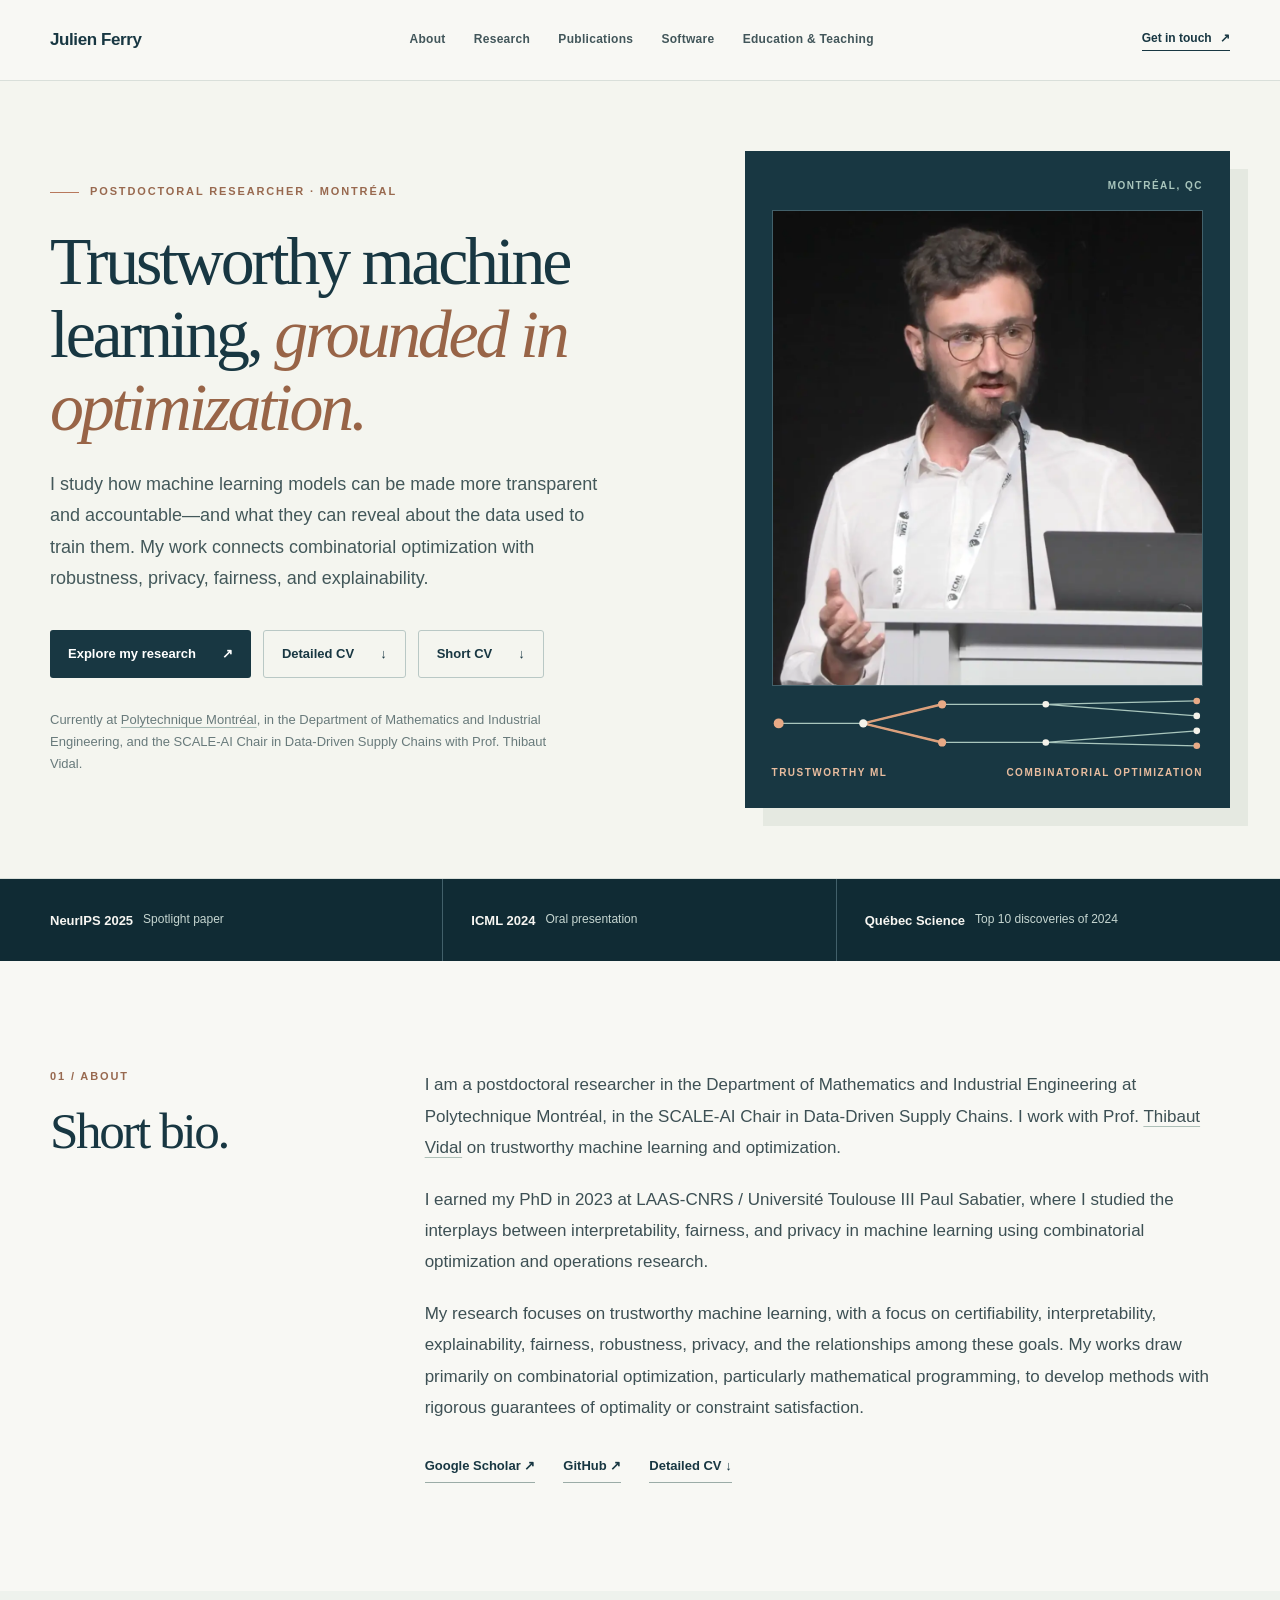
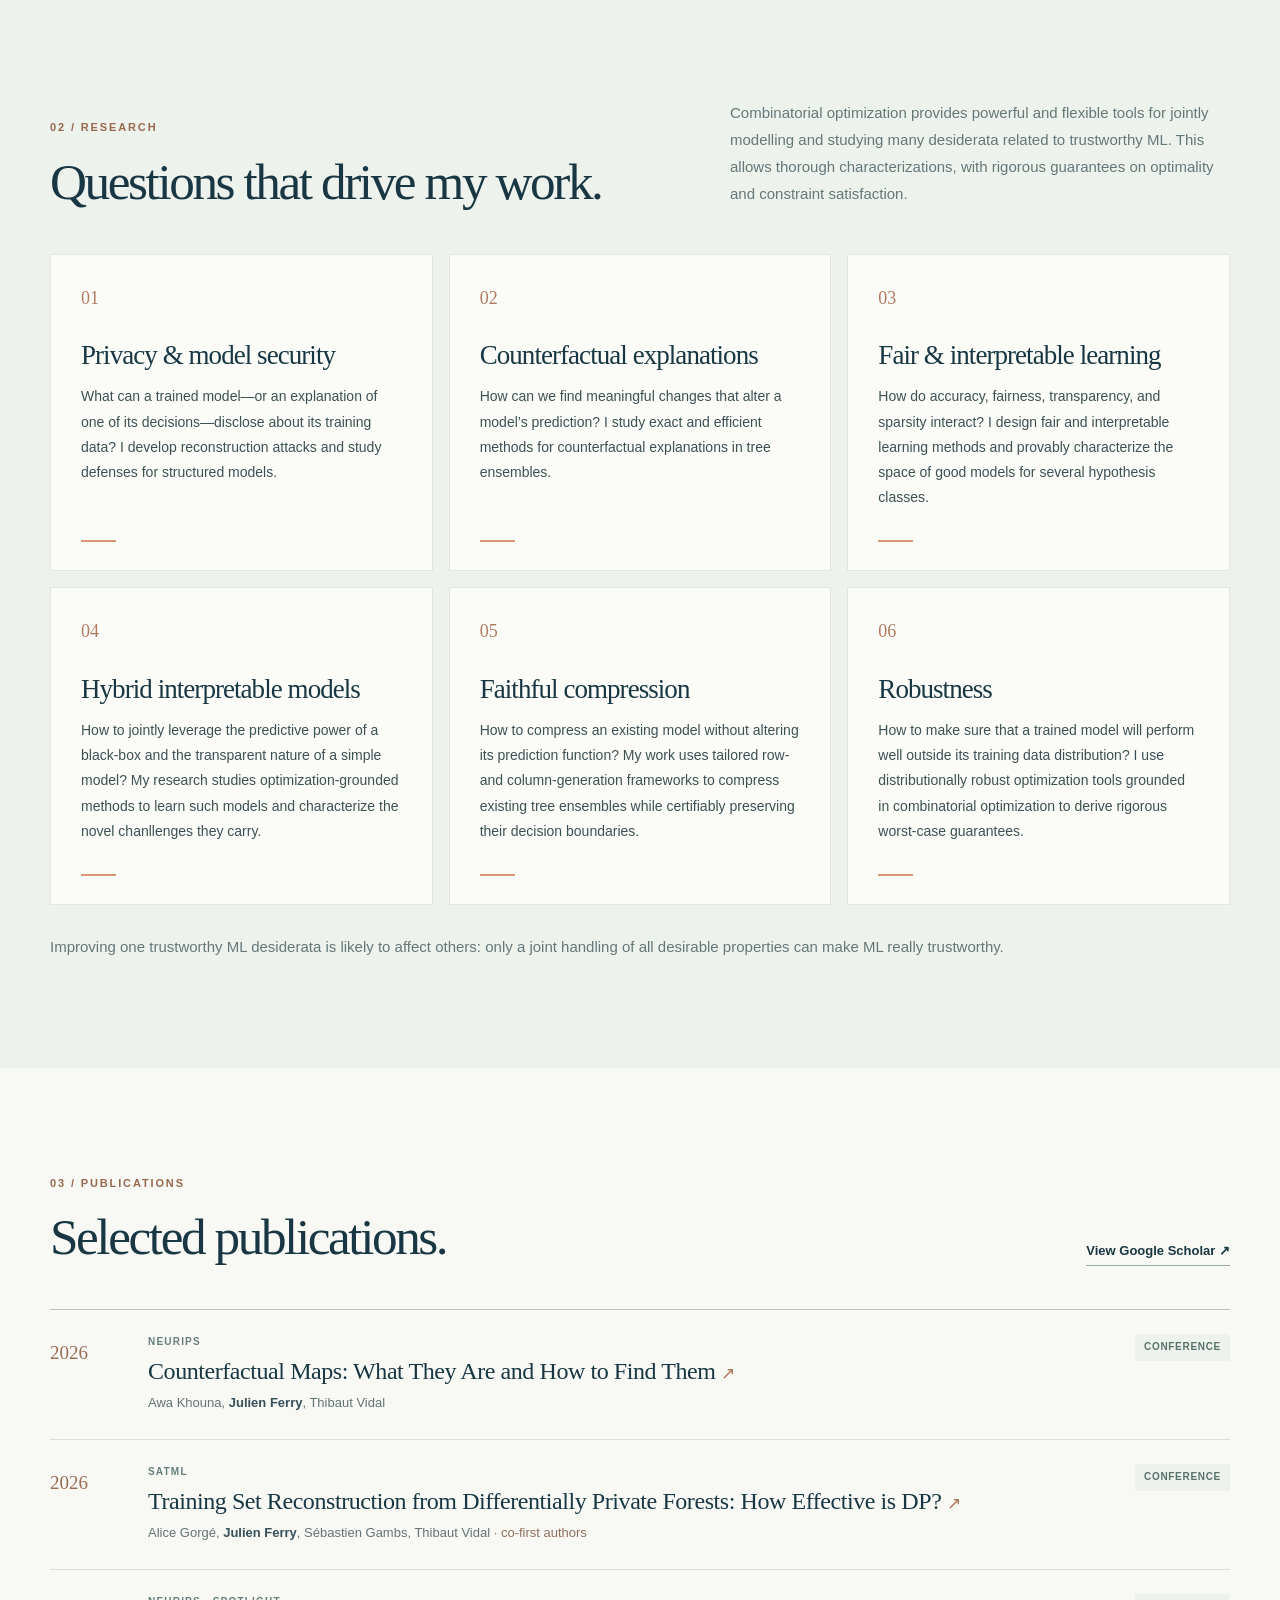
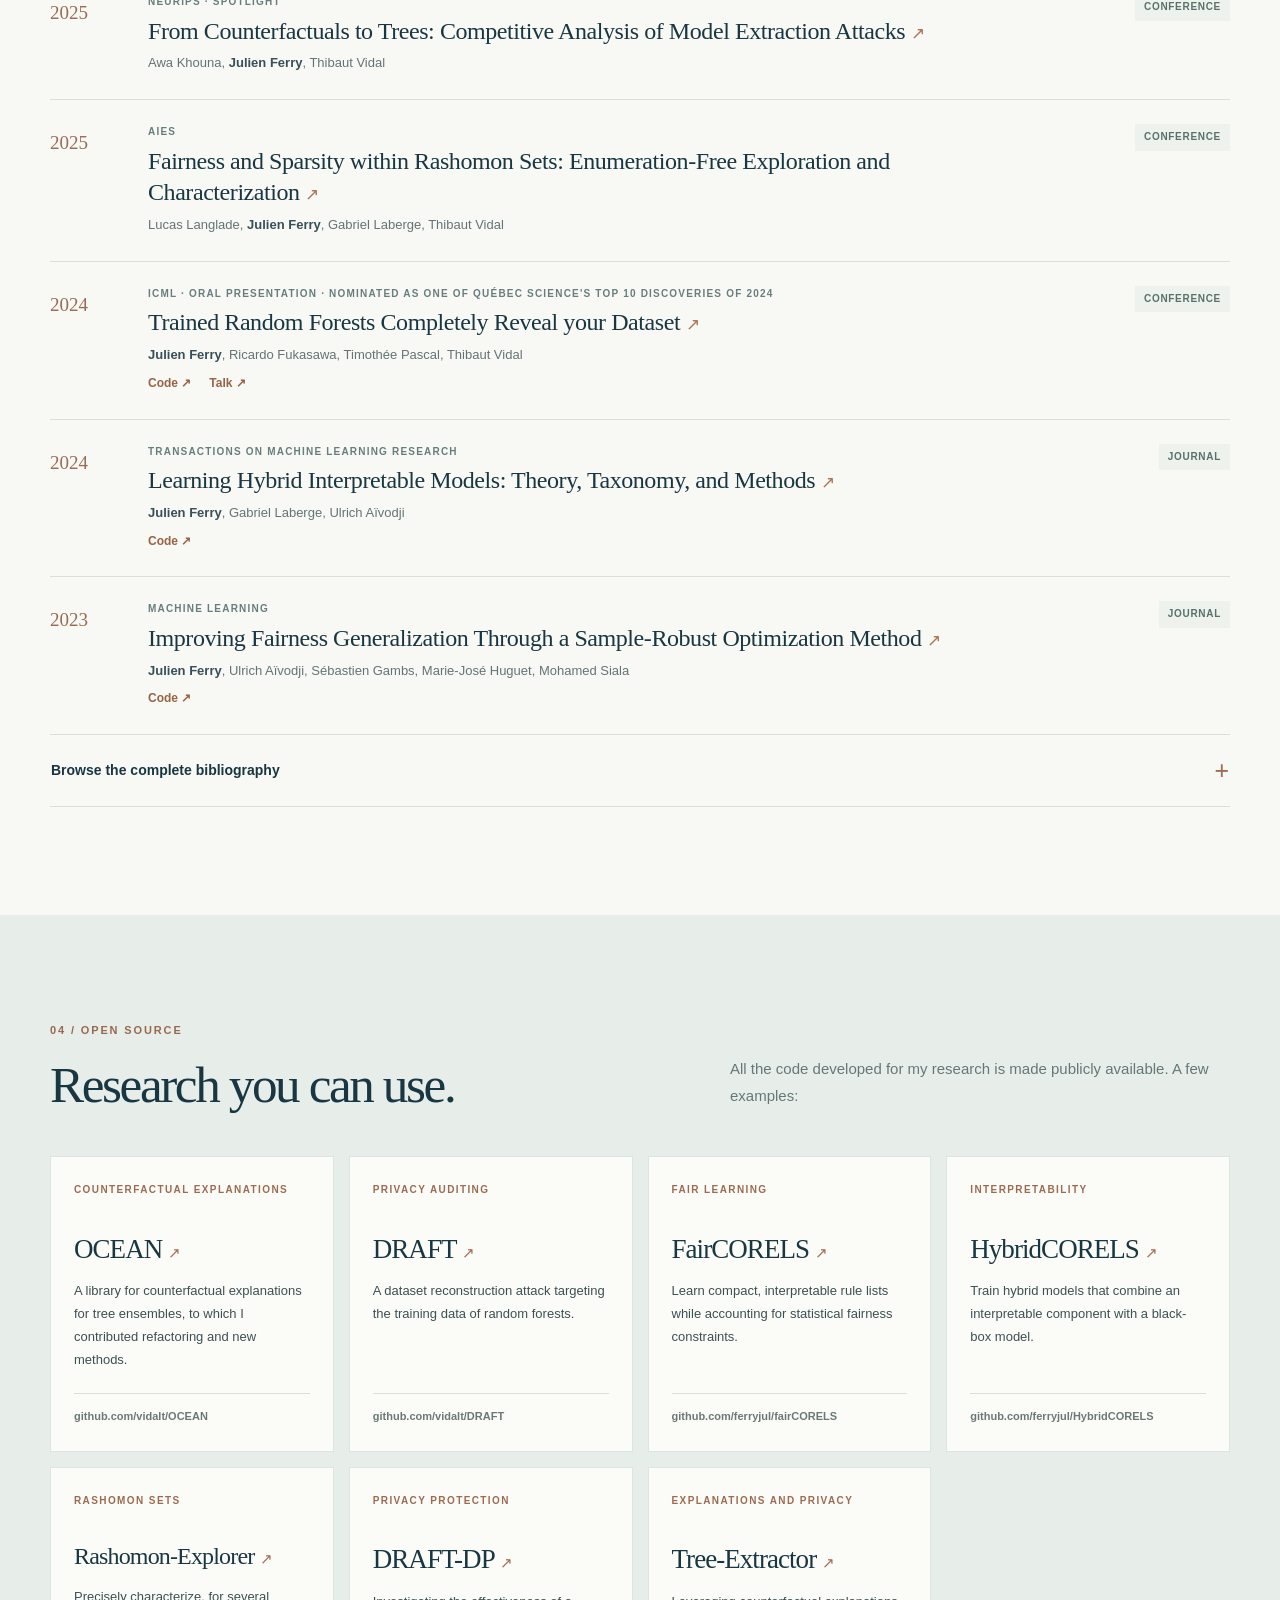
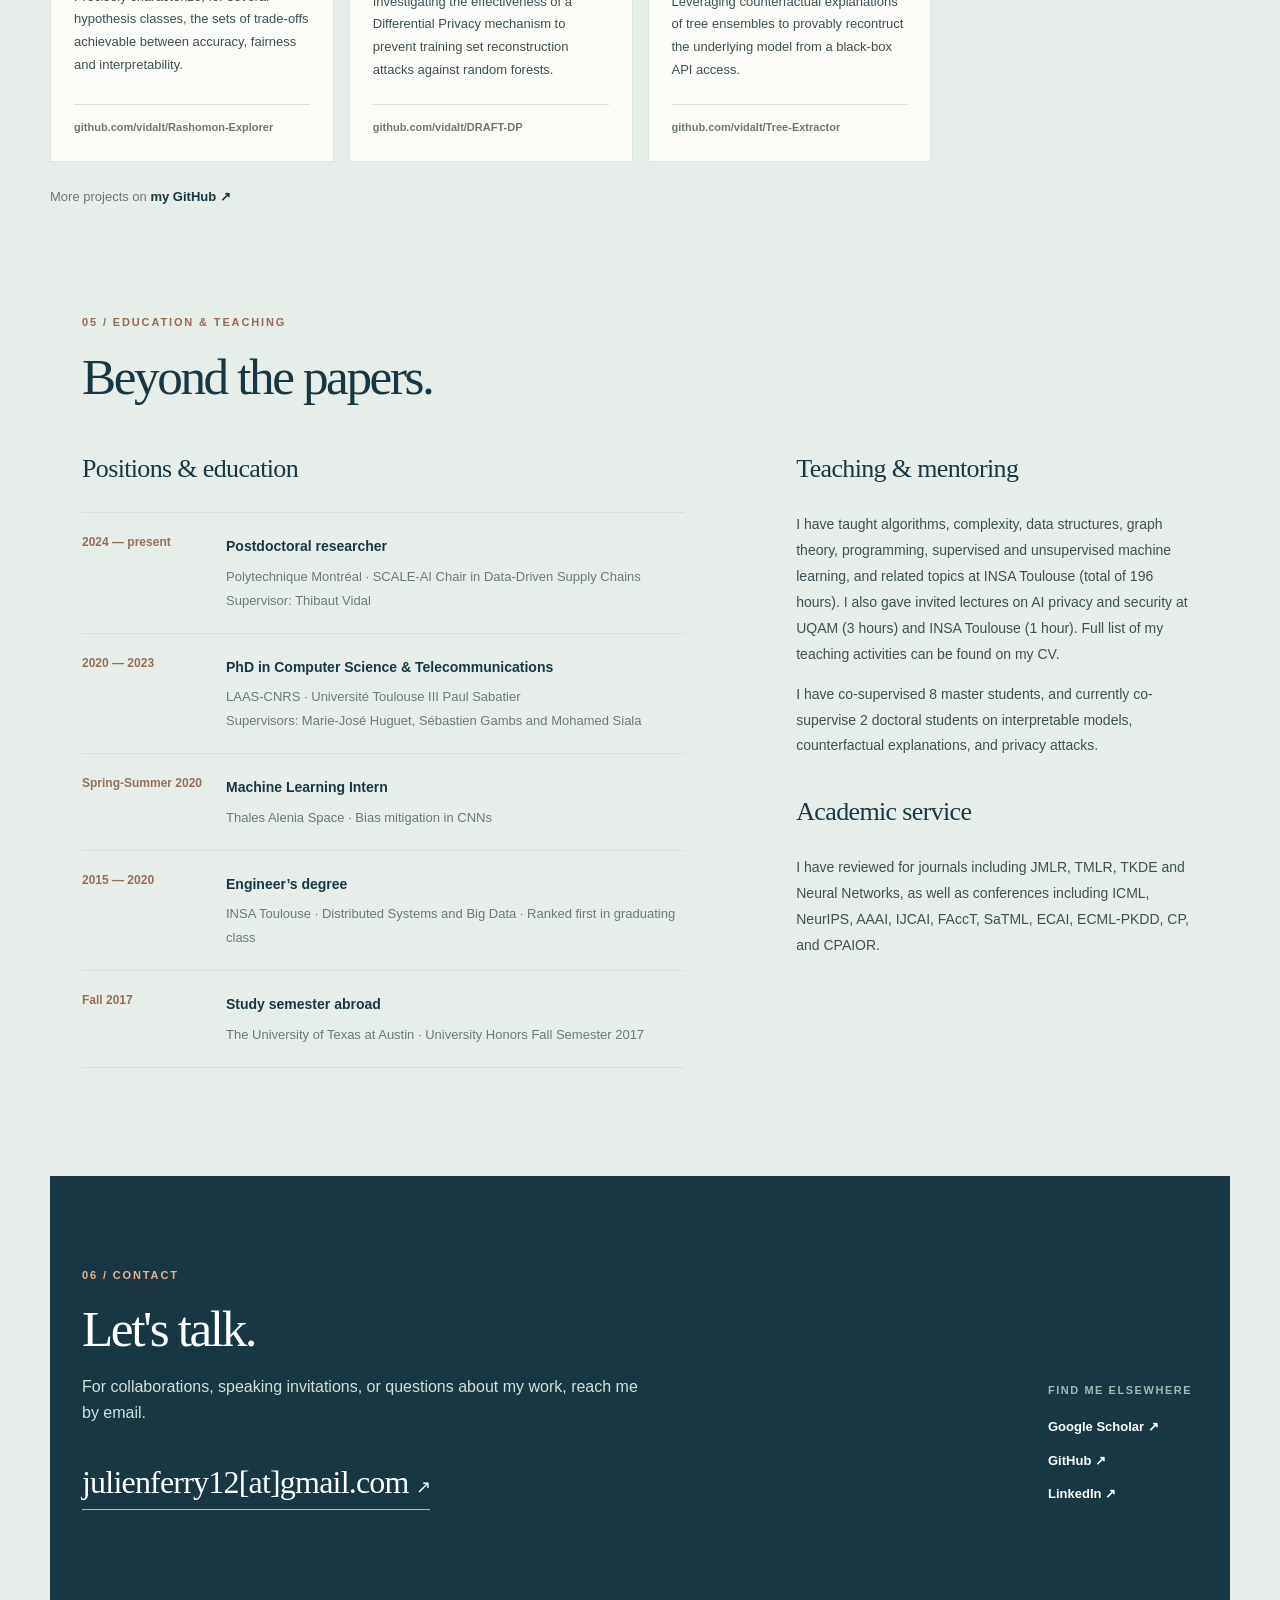
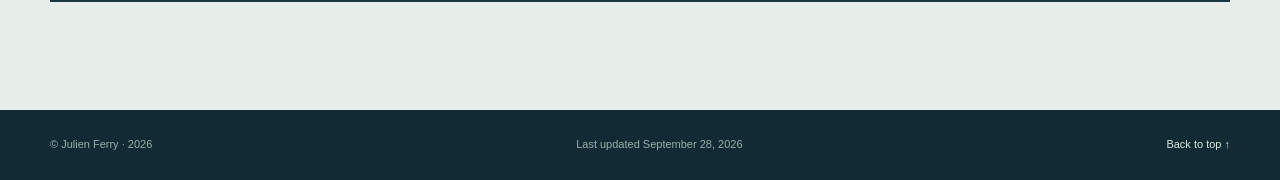
==== index.html @ 0190fb71 "Add files via upload" ====
<!doctype html>
<html lang="en">
<head>
  <meta charset="utf-8">
  <meta name="viewport" content="width=device-width, initial-scale=1">
  <meta name="theme-color" content="#183742">
  <meta name="description" content="Julien Ferry is a postdoctoral researcher at Polytechnique Montréal working on trustworthy machine learning, combinatorial optimization, privacy, fairness, and explainability.">
  <meta property="og:type" content="website">
  <meta property="og:title" content="Julien Ferry, PhD">
  <meta property="og:description" content="Research in trustworthy machine learning and combinatorial optimization at Polytechnique Montréal.">
  <title>Julien Ferry, PhD</title>
  <link rel="icon" type="image/svg+xml" href="data:image/svg+xml,%3Csvg xmlns='http://www.w3.org/2000/svg' viewBox='0 0 16 16'/%3E">
  <link rel="stylesheet" href="styles.css">
  <script type="application/ld+json">
  {"@context":"https://schema.org","@type":"Person","name":"Julien Ferry","jobTitle":"Postdoctoral Researcher","affiliation":{"@type":"Organization","name":"Polytechnique Montréal"},"url":"https://ferryjul.github.io/","sameAs":["https://github.com/ferryjul","https://scholar.google.fr/citations?user=WayZ18cAAAAJ&hl=en","https://www.linkedin.com/in/julien-ferry-9435341a7/"]}
  </script>
</head>
<body>
  <a class="skip-link" href="#main">Skip to content</a>
  <header class="site-header">
    <div class="container header-inner">
      <a class="brand" href="#top" aria-label="Julien Ferry, back to top"><span class="brand-name">Julien Ferry</span></a>
      <nav class="primary-nav" aria-label="Main navigation">
        <a href="#about">About</a>
        <a href="#research">Research</a>
        <a href="#publications">Publications</a>
        <a href="#software">Software</a>
        <a href="#academic">Education & Teaching</a>
      </nav>
      <a class="header-contact" href="mailto:julienferry12@gmail.com">Get in touch <span aria-hidden="true">↗</span></a>
    </div>
  </header>

  <main id="main">
    <section class="hero" id="top" aria-labelledby="hero-title">
      <div class="container hero-grid">
        <div class="hero-copy">
          <p class="eyebrow"><span class="eyebrow-line"></span> Postdoctoral researcher · Montréal</p>
          <h1 id="hero-title">Trustworthy machine learning, <em>grounded in optimization.</em></h1>
          <p class="hero-intro">I study how machine learning models can be made more transparent and accountable—and what they can reveal about the data used to train them. My work connects combinatorial optimization with robustness, privacy, fairness, and explainability.</p>
          <div class="hero-actions">
            <a class="button button-primary" href="#publications">Explore my research <span aria-hidden="true">↗</span></a>
            <a class="button button-secondary" href="CV_jferry_long.pdf" target="_blank" rel="noopener noreferrer">Detailed CV <span aria-hidden="true">↓</span></a>
            <a class="button button-secondary" href="CV_jferry_court.pdf" target="_blank" rel="noopener noreferrer">Short CV <span aria-hidden="true">↓</span></a>
          </div>
          <p class="hero-affiliation">Currently at <a href="https://www.polymtl.ca/en/" target="_blank" rel="noopener noreferrer">Polytechnique Montréal<span class="sr-only">(opens in a new tab)</span></a>, in the Department of Mathematics and Industrial Engineering, and the SCALE-AI Chair in Data-Driven Supply Chains with Prof. Thibaut Vidal.</p>
        </div>
        <div class="hero-visual" aria-hidden="true">
          <div class="visual-top"><span></span><span>MONTRÉAL, QC</span></div>
          <div class="hero-portrait-frame">
            <img class="hero-portrait-photo" src="julien-icml-portrait.webp" alt="" width="1000" height="1105" fetchpriority="high" decoding="async">
          </div>
          <svg class="mini-branch-art" viewBox="0 0 520 66" fill="none" xmlns="http://www.w3.org/2000/svg" role="presentation">
            <path d="M8 33H110M110 33L205 10M110 33L205 56M205 10H330M205 56H330M330 10L512 6M330 10L512 24M330 56L512 42M330 56L512 60" stroke="#a9c6bd" stroke-width="1.5"/>
            <path d="M110 33L205 10M110 33L205 56" stroke="#dca07c" stroke-width="3"/>
            <circle cx="8" cy="33" r="6" fill="#e8aa86"/><circle cx="110" cy="33" r="5" fill="#f4f2ea"/>
            <circle cx="205" cy="10" r="5" fill="#e8aa86"/><circle cx="205" cy="56" r="5" fill="#e8aa86"/>
            <circle cx="330" cy="10" r="4" fill="#f4f2ea"/><circle cx="330" cy="56" r="4" fill="#f4f2ea"/>
            <circle cx="512" cy="6" r="4" fill="#e8aa86"/><circle cx="512" cy="24" r="4" fill="#f4f2ea"/>
            <circle cx="512" cy="42" r="4" fill="#f4f2ea"/><circle cx="512" cy="60" r="4" fill="#e8aa86"/>
          </svg>
          <div class="visual-bottom"><span>TRUSTWORTHY ML</span><span>COMBINATORIAL OPTIMIZATION</span></div>
        </div>
      </div>
    </section>

    <div class="recognition" aria-label="Research highlights">
      <div class="container recognition-inner">
        <p><strong>NeurIPS 2025</strong><span>Spotlight paper</span></p>
        <p><strong>ICML 2024</strong><span>Oral presentation</span></p>
        <p><strong>Québec Science</strong><span>Top 10 discoveries of 2024</span></p>
      </div>
    </div>

    <section class="section about-section" id="about" aria-labelledby="about-title">
      <div class="container two-col-intro">
        <div><p class="section-index">01 / ABOUT</p><h2 id="about-title">Short bio.</h2></div>
        <div class="prose">
          <p>I am a postdoctoral researcher in the Department of Mathematics and Industrial Engineering at Polytechnique Montréal, in the SCALE-AI Chair in Data-Driven Supply Chains. I work with Prof. <a href="https://w1.cirrelt.ca/~vidalt/en/home-thibaut-vidal.html" target="_blank" rel="noopener noreferrer">Thibaut Vidal</a> on trustworthy machine learning and optimization.</p>
          <p>I earned my PhD in 2023 at LAAS-CNRS / Université Toulouse III Paul Sabatier, where I studied the interplays between interpretability, fairness, and privacy in machine learning using combinatorial optimization and operations research.</p>
          <p>My research focuses on trustworthy machine learning, with a focus on certifiability, interpretability, explainability, fairness, robustness, privacy, and the relationships among these goals. My works draw primarily on combinatorial optimization, particularly mathematical programming, to develop methods with rigorous guarantees of optimality or constraint satisfaction.</p>
          <div class="inline-links"><a href="https://scholar.google.fr/citations?user=WayZ18cAAAAJ&hl=en" target="_blank" rel="noopener noreferrer">Google Scholar <span aria-hidden="true">↗</span></a><a href="https://github.com/ferryjul" target="_blank" rel="noopener noreferrer">GitHub <span aria-hidden="true">↗</span></a><a href="CV_jferry_long.pdf" target="_blank" rel="noopener noreferrer">Detailed CV <span aria-hidden="true">↓</span></a></div>
        </div>
      </div>
    </section>

    <section class="section research-section" id="research" aria-labelledby="research-title">
      <div class="container">
        <div class="section-heading"><div><p class="section-index">02 / RESEARCH</p><h2 id="research-title">Questions that drive my work.</h2></div><p class="section-lead">Combinatorial optimization provides powerful and flexible tools for jointly modelling and studying many desiderata related to trustworthy ML. This allows thorough characterizations, with rigorous guarantees on optimality and constraint satisfaction.</p></div>
        <div class="research-grid">
          <article class="research-card"><span class="card-number">01</span><h3>Privacy &amp; model security</h3><p>What can a trained model—or an explanation of one of its decisions—disclose about its training data? I develop reconstruction attacks and study defenses for structured models.</p><span class="card-rule"></span></article>
          <article class="research-card"><span class="card-number">02</span><h3>Counterfactual explanations</h3><p>How can we find meaningful changes that alter a model’s prediction? I study exact and efficient methods for counterfactual explanations in tree ensembles.</p><span class="card-rule"></span></article>
          <article class="research-card"><span class="card-number">03</span><h3>Fair &amp; interpretable learning</h3><p>How do accuracy, fairness, transparency, and sparsity interact? I design fair and interpretable learning methods and provably characterize the space of good models for several hypothesis classes.</p><span class="card-rule"></span></article>
          <article class="research-card"><span class="card-number">04</span><h3>Hybrid interpretable models</h3><p>How to jointly leverage the predictive power of a black-box and the transparent nature of a simple model? My research studies optimization-grounded methods to learn such models and characterize the novel chanllenges they carry.</p><span class="card-rule"></span></article>
          <article class="research-card"><span class="card-number">05</span><h3>Faithful compression</h3><p>How to compress an existing model without altering its prediction function? My work uses tailored row- and column-generation frameworks to compress existing tree ensembles while certifiably preserving their decision boundaries.</p><span class="card-rule"></span></article>
          <article class="research-card"><span class="card-number">06</span><h3>Robustness</h3><p>How to make sure that a trained model will perform well outside its training data distribution? I use distributionally robust optimization tools grounded in combinatorial optimization to derive rigorous worst-case guarantees.</p><span class="card-rule"></span></article>
        </div>
        <p class="research-note">
        Improving one trustworthy ML desiderata is likely to affect others: only a joint handling of all desirable properties can make ML really trustworthy.
      </p>
      </div>
    </section>

    <section class="section publications-section" id="publications" aria-labelledby="publications-title">
      <div class="container">
        <div class="section-heading section-heading-publications"><div><p class="section-index">03 / PUBLICATIONS</p><h2 id="publications-title">Selected publications.</h2></div><a class="text-link" href="https://scholar.google.fr/citations?user=WayZ18cAAAAJ&hl=en" target="_blank" rel="noopener noreferrer">View Google Scholar <span aria-hidden="true">↗</span></a></div>
        <div class="publication-list">
          <article class="publication"><div class="pub-year">2026</div><div class="pub-content"><p class="pub-venue">NeurIPS</p><h3><a href="https://arxiv.org/abs/2602.09128" target="_blank" rel="noopener noreferrer">Counterfactual Maps: What They Are and How to Find Them <span aria-hidden="true">↗</span></a></h3><p class="pub-authors">Awa Khouna, <strong>Julien Ferry</strong>, Thibaut Vidal</p></div><span class="pub-tag">Conference</span></article>
          <article class="publication"><div class="pub-year">2026</div><div class="pub-content"><p class="pub-venue">SaTML</p><h3><a href="https://arxiv.org/abs/2502.05307" target="_blank" rel="noopener noreferrer">Training Set Reconstruction from Differentially Private Forests: How Effective is DP? <span aria-hidden="true">↗</span></a></h3><p class="pub-authors">Alice Gorgé, <strong>Julien Ferry</strong>, Sébastien Gambs, Thibaut Vidal <span class="author-note">· co-first authors</span></p></div><span class="pub-tag">Conference</span></article>
          <article class="publication"><div class="pub-year">2025</div><div class="pub-content"><p class="pub-venue">NeurIPS · Spotlight</p><h3><a href="https://proceedings.neurips.cc/paper_files/paper/2025/hash/040d3b6af368bf71f952c18da5713b48-Abstract-Conference.html" target="_blank" rel="noopener noreferrer">From Counterfactuals to Trees: Competitive Analysis of Model Extraction Attacks <span aria-hidden="true">↗</span></a></h3><p class="pub-authors">Awa Khouna, <strong>Julien Ferry</strong>, Thibaut Vidal</p></div><span class="pub-tag">Conference</span></article>
          <article class="publication"><div class="pub-year">2025</div><div class="pub-content"><p class="pub-venue">AIES</p><h3><a href="https://ojs.aaai.org/index.php/AIES/article/view/36653" target="_blank" rel="noopener noreferrer">Fairness and Sparsity within Rashomon Sets: Enumeration-Free Exploration and Characterization <span aria-hidden="true">↗</span></a></h3><p class="pub-authors">Lucas Langlade, <strong>Julien Ferry</strong>, Gabriel Laberge, Thibaut Vidal</p></div><span class="pub-tag">Conference</span></article>
          <article class="publication"><div class="pub-year">2024</div><div class="pub-content"><p class="pub-venue">ICML · Oral presentation · Nominated as one of Québec Science's top 10 discoveries of 2024</p><h3><a href="https://proceedings.mlr.press/v235/ferry24a.html" target="_blank" rel="noopener noreferrer">Trained Random Forests Completely Reveal your Dataset <span aria-hidden="true">↗</span></a></h3><p class="pub-authors"><strong>Julien Ferry</strong>, Ricardo Fukasawa, Timothée Pascal, Thibaut Vidal</p><p class="pub-extra"><a href="https://github.com/vidalt/DRAFT" target="_blank" rel="noopener noreferrer">Code ↗</a><a href="https://slideslive.com/39021999/trained-random-forests-completely-reveal-your-dataset?ref=folder-147946" target="_blank" rel="noopener noreferrer">Talk ↗</a></p></div><span class="pub-tag">Conference</span></article>
          <article class="publication"><div class="pub-year">2024</div><div class="pub-content"><p class="pub-venue">Transactions on Machine Learning Research</p><h3><a href="https://openreview.net/pdf?id=XzaSGIStXP" target="_blank" rel="noopener noreferrer">Learning Hybrid Interpretable Models: Theory, Taxonomy, and Methods <span aria-hidden="true">↗</span></a></h3><p class="pub-authors"><strong>Julien Ferry</strong>, Gabriel Laberge, Ulrich Aïvodji</p><p class="pub-extra"><a href="https://github.com/ferryjul/HybridCORELS" target="_blank" rel="noopener noreferrer">Code ↗</a></p></div><span class="pub-tag">Journal</span></article>
          <article class="publication"><div class="pub-year">2023</div><div class="pub-content"><p class="pub-venue">Machine Learning</p><h3><a href="https://link.springer.com/article/10.1007/s10994-022-06191-y" target="_blank" rel="noopener noreferrer">Improving Fairness Generalization Through a Sample-Robust Optimization Method <span aria-hidden="true">↗</span></a></h3><p class="pub-authors"><strong>Julien Ferry</strong>, Ulrich Aïvodji, Sébastien Gambs, Marie-José Huguet, Mohamed Siala</p><p class="pub-extra"><a href="https://github.com/ferryjul/FairnessSampleRobustness" target="_blank" rel="noopener noreferrer">Code ↗</a></p></div><span class="pub-tag">Journal</span></article>
        </div>
        <details class="full-bibliography"><summary><span>Browse the complete bibliography</span><span class="summary-icon" aria-hidden="true">+</span></summary><div class="bibliography-inner"><p class="bibliography-note">The selected works above also appear below for completeness.</p><section class="bib-group"><h3>Journal articles</h3><ol>
<li><a href="https://doi.org/10.1111/coin.70113" target="_blank" rel="noopener noreferrer"><strong>Taming the Triangle: On the Interplays between Fairness, Interpretability and Privacy in Machine Learning</strong> ↗</a>. Julien Ferry, Ulrich Aïvodji, Sébastien Gambs, Marie-José Huguet, Mohamed Siala. <em>Computational Intelligence</em>, 2025.</li>
<li><a href="https://openreview.net/forum?id=lscC4PZUE4" target="_blank" rel="noopener noreferrer"><strong>Boosting Revisited: Benchmarking and Advancing LP-Based Ensemble Methods</strong> ↗</a>. Fabian Akkerman, Julien Ferry, Christian Artigues, Emmanuel Hébrard, Thibaut Vidal. <em>Transactions on Machine Learning Research</em>, 2025.</li>
<li><a href="https://openreview.net/forum?id=XzaSGIStXP" target="_blank" rel="noopener noreferrer"><strong>Learning Hybrid Interpretable Models: Theory, Taxonomy, and Methods</strong> ↗</a>. Julien Ferry, Gabriel Laberge, Ulrich Aïvodji. <em>Transactions on Machine Learning Research</em>, 2024.</li>
<li><a href="https://link.springer.com/article/10.1007/s10994-022-06191-y" target="_blank" rel="noopener noreferrer"><strong>Improving Fairness Generalization Through a Sample-Robust Optimization Method</strong> ↗</a>. Julien Ferry, Ulrich Aïvodji, Sébastien Gambs, Marie-José Huguet, Mohamed Siala. <em>Machine Learning</em>, 2023.</li>
</ol></section>
<section class="bib-group"><h3>International conferences</h3><ol>
<li><a href="https://arxiv.org/abs/2602.09128" target="_blank" rel="noopener noreferrer"><strong>Counterfactual Maps: What They Are and How to Find Them</strong> ↗</a>. Awa Khouna, Julien Ferry, Thibaut Vidal. <em>NeurIPS</em>, 2026.</li>
<li><a href="https://arxiv.org/abs/2608.04365" target="_blank" rel="noopener noreferrer"><strong>Manipulation-Proof Oblivious Audits against Deceptive Model Providers</strong> ↗</a>. Augustin Godinot, Sofiane Azogagh, Julien Ferry, Sébastien Gambs. <em>AIES</em>, 2026.</li>
<li><a href="https://arxiv.org/abs/2605.28626" target="_blank" rel="noopener noreferrer"><strong>When Interpretability Is Unequally Distributed: Fairness in Hybrid Interpretable Models</strong> ↗</a>. Ziba Jabbar Zare, Ulrich Aïvodji, Julien Ferry, Thibaut Vidal. <em>AIES</em>, 2026.</li>
<li><a href="https://arxiv.org/abs/2502.05307" target="_blank" rel="noopener noreferrer"><strong>Training Set Reconstruction from Differentially Private Forests: How Effective is DP?</strong> ↗</a>. Alice Gorgé, Julien Ferry, Sébastien Gambs, Thibaut Vidal. <em>SaTML</em>, 2026.</li>
<li><a href="https://ojs.aaai.org/index.php/AIES/article/view/36653" target="_blank" rel="noopener noreferrer"><strong>Fairness and Sparsity within Rashomon sets: Enumeration-Free Exploration and Characterization</strong> ↗</a>. Lucas Langlade, Julien Ferry, Gabriel Laberge, Thibaut Vidal. <em>AIES</em>, 2025.</li>
<li><a href="https://proceedings.neurips.cc/paper_files/paper/2025/hash/040d3b6af368bf71f952c18da5713b48-Abstract-Conference.html" target="_blank" rel="noopener noreferrer"><strong>From Counterfactuals to Trees: Competitive Analysis of Model Extraction Attacks</strong> ↗</a>. Awa Khouna, Julien Ferry, Thibaut Vidal. <em>NeurIPS</em>, 2025.</li>
<li><a href="https://proceedings.mlr.press/v235/ferry24a.html" target="_blank" rel="noopener noreferrer"><strong>Trained Random Forests Completely Reveal your Dataset</strong> ↗</a>. Julien Ferry, Ricardo Fukasawa, Timothée Pascal, Thibaut Vidal. <em>ICML</em>, 2024.</li>
<li><a href="https://ieeexplore.ieee.org/document/10516646/" target="_blank" rel="noopener noreferrer"><strong>Probabilistic Dataset Reconstruction from Interpretable Models</strong> ↗</a>. Julien Ferry, Ulrich Aïvodji, Sébastien Gambs, Marie-José Huguet, Mohamed Siala. <em>SaTML</em>, 2024.</li>
<li><a href="https://ieeexplore.ieee.org/document/10136153" target="_blank" rel="noopener noreferrer"><strong>Exploiting Fairness to Enhance Sensitive Attributes Reconstruction</strong> ↗</a>. Julien Ferry, Ulrich Aïvodji, Sébastien Gambs, Marie-José Huguet, Mohamed Siala. <em>SaTML</em>, 2023.</li>
<li><strong>Improving Fairness Generalization Through a Sample-Robust Optimization Method</strong>. Julien Ferry, Ulrich Aïvodji, Sébastien Gambs, Marie-José Huguet, Mohamed Siala. <em>AAAI (Journal Track)</em>, 2023.</li>
<li><a href="https://link.springer.com/chapter/10.1007/978-3-031-08011-1_9" target="_blank" rel="noopener noreferrer"><strong>Leveraging Integer Linear Programming to Learn Optimal Fair Rule Lists</strong> ↗</a>. Julien Ferry, Ulrich Aïvodji, Sébastien Gambs, Marie-José Huguet, Mohamed Siala. <em>CPAIOR</em>, 2022.</li>
<li><a href="https://ieeexplore.ieee.org/document/10097916" target="_blank" rel="noopener noreferrer"><strong>Learning Optimal Fair Scoring Systems for Multi-Class Classification</strong> ↗</a>. Julien Rouzot, Julien Ferry, Marie-José Huguet. <em>ICTAI</em>, 2022.</li>
<li><a href="https://dl.acm.org/doi/10.1145/3459637.3481965" target="_blank" rel="noopener noreferrer"><strong>FairCORELS, an Open-Source Library for Learning Fair Rule Lists</strong> ↗</a>. Ulrich Aïvodji, Julien Ferry, Sébastien Gambs, Marie-José Huguet, Mohamed Siala. <em>CIKM</em>, 2021.</li>
</ol></section>
<section class="bib-group"><h3>Preprints</h3><ol>
<li><a href="https://arxiv.org/abs/2605.06561" target="_blank" rel="noopener noreferrer"><strong>Optimal Counterfactual Search in Tree Ensembles: A Study Across Modeling and Solution Paradigms</strong> ↗</a>. Awa Khouna, Youssouf Emine, Julien Ferry, Thibaut Vidal. <em>arXiv preprint arXiv:2605.06561 (under review)</em>, 2026.</li>
<li><a href="https://arxiv.org/abs/2605.06278" target="_blank" rel="noopener noreferrer"><strong>Pace: Prune-And-Compress Ensemble Models</strong> ↗</a>. Fabian Akkerman, Julien Ferry, Théo Guyard, Thibaut Vidal. <em>arXiv preprint arXiv:2605.06278 (under review)</em>, 2026.</li>
<li><a href="https://arxiv.org/abs/2607.07762" target="_blank" rel="noopener noreferrer"><strong>Trustworthy Machine Learning through the Lens of Combinatorial Optimization: Survey and Research Perspectives</strong> ↗</a>. Thibaut Vidal, Julien Ferry. <em>arXiv preprint arXiv:2607.07762 (under review)</em>, 2026.</li>
<li><a href="https://arxiv.org/abs/2403.13848" target="_blank" rel="noopener noreferrer"><strong>Smooth Sensitivity for Learning Differentially-Private yet Accurate Rule Lists</strong> ↗</a>. Timothée Ly, Julien Ferry, Ulrich Aïvodji, Sébastien Gambs, Marie-José Huguet. <em>arXiv preprint arXiv:2403.13848</em>, 2024.</li>
<li><a href="https://arxiv.org/abs/1909.03977" target="_blank" rel="noopener noreferrer"><strong>Learning fair rule lists</strong> ↗</a>. Ulrich Aïvodji, Julien Ferry, Sébastien Gambs, Marie-José Huguet, Mohamed Siala. <em>arXiv preprint arXiv:1909.03977</em>, 2019.</li>
</ol></section>
<section class="bib-group"><h3>National conferences · with proceedings</h3><ol>
<li><strong>Exploiter l&#x27;équité d&#x27;un modèle d&#x27;apprentissage pour reconstruire les attributs sensibles de son ensemble d&#x27;entraînement</strong>. Julien Ferry, Ulrich Aïvodji, Sébastien Gambs, Marie-José Huguet, Mohamed Siala. <em>Rencontres des Jeunes Chercheurs en Intelligence Artificielle</em>, 2023.</li>
<li><strong>Améliorer la généralisation de l&#x27;équité en apprentissage grâce à l&#x27;Optimisation Distributionnellement Robuste</strong>. Julien Ferry, Ulrich Aïvodji, Sébastien Gambs, Marie-José Huguet, Mohamed Siala. <em>Rencontres des Jeunes Chercheurs en Intelligence Artificielle</em>, 2021.</li>
</ol></section>
<section class="bib-group"><h3>National conferences · without proceedings</h3><ol>
<li><strong>Utiliser l&#x27;équité d&#x27;un modèle d&#x27;apprentissage pour reconstruire les attributs sensibles de son ensemble d&#x27;entraînement</strong>. Julien Ferry, Ulrich Aïvodji, Sébastien Gambs, Marie-José Huguet, Mohamed Siala. <em>24ème conférence ROADEF de la Société Française de Recherche Opérationnelle et Aide à la Décision</em>, 2023.</li>
<li><strong>Concilier l&#x27;équité statistique et la précision en apprentissage machine interprétable grâce à la PLNE</strong>. Julien Ferry, Ulrich Aïvodji, Sébastien Gambs, Marie-José Huguet, Mohamed Siala. <em>23ème conférence ROADEF de la Société Française de Recherche Opérationnelle et Aide à la Décision</em>, 2022.</li>
<li><strong>Optimisation Distributionnellement Robuste pour améliorer la généralisation de l&#x27;équité en apprentissage</strong>. Julien Ferry, Ulrich Aïvodji, Sébastien Gambs, Marie-José Huguet, Mohamed Siala. <em>22ème conférence ROADEF de la Société Française de Recherche Opérationnelle et Aide à la Décision</em>, 2021.</li>
</ol></section>
<section class="bib-group"><h3>PhD thesis</h3><ol>
<li><a href="https://laas.hal.science/tel-04320562" target="_blank" rel="noopener noreferrer"><strong>Addressing Interpretability, Fairness and Privacy in Machine Learning Through Combinatorial Optimization Methods</strong> ↗</a>. Julien Ferry. <em>UPS Toulouse</em>, 2023.</li>
</ol></section></div></details>
      </div>
    </section>

    <section class="section software-section" id="software" aria-labelledby="software-title"><div class="container"><div class="section-heading"><div><p class="section-index">04 / OPEN SOURCE</p><h2 id="software-title">Research you can use.</h2></div><p class="section-lead">All the code developed for my research is made publicly available. A few examples:</p></div><div class="software-grid">
      <a class="software-card" href="https://github.com/vidalt/OCEAN" target="_blank" rel="noopener noreferrer"><span class="software-type">COUNTERFACTUAL EXPLANATIONS</span><h3>OCEAN <span aria-hidden="true">↗</span></h3><p>A library for counterfactual explanations for tree ensembles, to which I contributed refactoring and new methods.</p><span class="software-repo">github.com/vidalt/OCEAN</span></a>
      <a class="software-card" href="https://github.com/vidalt/DRAFT" target="_blank" rel="noopener noreferrer"><span class="software-type">PRIVACY AUDITING</span><h3>DRAFT <span aria-hidden="true">↗</span></h3><p>A dataset reconstruction attack targeting the training data of random forests.</p><span class="software-repo">github.com/vidalt/DRAFT</span></a>
      <a class="software-card" href="https://github.com/ferryjul/fairCORELS" target="_blank" rel="noopener noreferrer"><span class="software-type">FAIR LEARNING</span><h3>FairCORELS <span aria-hidden="true">↗</span></h3><p>Learn compact, interpretable rule lists while accounting for statistical fairness constraints.</p><span class="software-repo">github.com/ferryjul/fairCORELS</span></a>
      <a class="software-card" href="https://github.com/ferryjul/HybridCORELS" target="_blank" rel="noopener noreferrer"><span class="software-type">INTERPRETABILITY</span><h3>HybridCORELS <span aria-hidden="true">↗</span></h3><p>Train hybrid models that combine an interpretable component with a black-box model.</p><span class="software-repo">github.com/ferryjul/HybridCORELS</span></a>
      <a class="software-card" href="https://github.com/vidalt/Rashomon-Explorer" target="_blank" rel="noopener noreferrer"><span class="software-type">RASHOMON SETS</span><h3 class="software-title-long">Rashomon-Explorer <span aria-hidden="true">↗</span></h3><p>Precisely characterize, for several hypothesis classes, the sets of trade-offs achievable between accuracy, fairness and interpretability.</p><span class="software-repo">github.com/vidalt/Rashomon-Explorer</span></a>   
      <a class="software-card" href="https://github.com/vidalt/DRAFT-DP" target="_blank" rel="noopener noreferrer"><span class="software-type">PRIVACY PROTECTION</span><h3>DRAFT-DP <span aria-hidden="true">↗</span></h3><p>Investigating the effectiveness of a Differential Privacy mechanism to prevent training set reconstruction attacks against random forests.</p><span class="software-repo">github.com/vidalt/DRAFT-DP</span></a>
      <a class="software-card" href="https://github.com/vidalt/Tree-Extractor" target="_blank" rel="noopener noreferrer"><span class="software-type">EXPLANATIONS AND PRIVACY</span><h3>Tree-Extractor <span aria-hidden="true">↗</span></h3><p>Leveraging counterfactual explanations of tree ensembles to provably recontruct the underlying model from a black-box API access.</p><span class="software-repo">github.com/vidalt/Tree-Extractor</span></a>
    </div><p class="more-software">More projects on <a href="https://github.com/ferryjul/" target="_blank" rel="noopener noreferrer">my GitHub ↗</a> 

    <section class="section academic-section" id="academic" aria-labelledby="academic-title"><div class="container"><div class="section-heading"><div><p class="section-index">05 / EDUCATION & TEACHING</p><h2 id="academic-title">Beyond the papers.</h2></div></div><div class="academic-grid">
      <div class="academic-block"><h3>Positions &amp; education</h3><ol class="timeline">
        <li><span>2024 — present</span><div><strong>Postdoctoral researcher</strong><p>Polytechnique Montréal · SCALE-AI Chair in Data-Driven Supply Chains <br> Supervisor: Thibaut Vidal</p></div></li>
        <li><span>2020 — 2023</span><div><strong>PhD in Computer Science &amp; Telecommunications</strong><p>LAAS-CNRS · Université Toulouse III Paul Sabatier <br> Supervisors: Marie-José Huguet, Sébastien Gambs and Mohamed Siala</p></div></li>
        <li><span>Spring-Summer 2020</span><div><strong>Machine Learning Intern</strong><p>Thales Alenia Space · Bias mitigation in CNNs</p></div></li>
        <li><span>2015 — 2020</span><div><strong>Engineer’s degree</strong><p>INSA Toulouse · Distributed Systems and Big Data · Ranked first in graduating class</p></div></li>
        <li><span>Fall 2017</span><div><strong>Study semester abroad</strong><p>The University of Texas at Austin · University Honors Fall Semester 2017</p></div></li></ol></div>
        <div class="academic-block"><h3>Teaching &amp; mentoring</h3><p>I have taught algorithms, complexity, data structures, graph theory, programming, supervised and unsupervised machine learning, and related topics at INSA Toulouse (total of 196 hours). I also gave invited lectures on AI privacy and security at UQAM (3 hours) and INSA Toulouse (1 hour). Full list of my teaching activities can be found on my CV.</p><p>I have co-supervised 8 master students, and currently co-supervise 2 doctoral students on interpretable models, counterfactual explanations, and privacy attacks.</p><h3 class="subheading">Academic service</h3><p>I have reviewed for journals including JMLR, TMLR, TKDE and Neural Networks, as well as conferences including ICML, NeurIPS, AAAI, IJCAI, FAccT, SaTML, ECAI, ECML-PKDD, CP, and CPAIOR.</p></div>
    </div></div></section>

    <section class="contact-section" id="contact" aria-labelledby="contact-title"><div class="container contact-inner"><div><p class="section-index">06 / CONTACT</p><h2 id="contact-title">Let's talk.</h2><p>For collaborations, speaking invitations, or questions about my work, reach me by email.</p><a class="contact-email" href="mailto:julienferry12@gmail.com">julienferry12[at]gmail.com <span aria-hidden="true">↗</span></a></div><div class="contact-aside"><p>Find me elsewhere</p><a href="https://scholar.google.fr/citations?user=WayZ18cAAAAJ&hl=en" target="_blank" rel="noopener noreferrer">Google Scholar ↗</a><a href="https://github.com/ferryjul" target="_blank" rel="noopener noreferrer">GitHub ↗</a><a href="https://www.linkedin.com/in/julien-ferry-9435341a7/" target="_blank" rel="noopener noreferrer">LinkedIn ↗</a></div></div></section>
  </main>
  <footer class="site-footer"><div class="container footer-inner"><span>© Julien Ferry · 2026</span><span>Last updated September 28, 2026</span><a href="#top">Back to top ↑</a></div></footer>
</body>
</html>
---- styles.css ----
:root {
  --ink: #183742;
  --ink-deep: #102b34;
  --body: #3d5054;
  --muted: #687a7b;
  --paper: #f8f8f4;
  --white: #fff;
  --line: #d9dfda;
  --tint: #eef2ed;
  --peach: #d89770;
  --peach-light: #f0c5a6;
  --serif: "Iowan Old Style", "Baskerville", "Palatino Linotype", Georgia, serif;
  --sans: "Avenir Next", Avenir, "Segoe UI", Helvetica, Arial, sans-serif;
}

* { box-sizing: border-box; }
html { scroll-behavior: smooth; scroll-padding-top: 90px; }
body { margin: 0; color: var(--body); background: var(--paper); font: 16px/1.65 var(--sans); -webkit-font-smoothing: antialiased; }
a { color: inherit; text-decoration: none; }
a:hover { color: #ad583b; }
a:focus-visible, summary:focus-visible { outline: 3px solid var(--peach); outline-offset: 4px; border-radius: 2px; }
img, svg { max-width: 100%; }
.container { width: min(1180px, calc(100% - 64px)); margin-inline: auto; }
.sr-only { position: absolute; width: 1px; height: 1px; padding: 0; margin: -1px; overflow: hidden; clip: rect(0,0,0,0); white-space: nowrap; border: 0; }
.skip-link { position: absolute; top: -60px; left: 16px; z-index: 100; padding: 10px 16px; background: var(--ink); color: var(--white); }
.skip-link:focus { top: 10px; }
.research-note {
  margin: 28px 0 0;
  font-size: 15px;
  line-height: 1.8;
  color: #657779;
}
.site-header { position: sticky; top: 0; z-index: 20; background: rgba(248,248,244,.97); border-bottom: 1px solid var(--line); backdrop-filter: blur(12px); }
.header-inner { min-height: 80px; display: flex; align-items: center; gap: 32px; }
.brand { display: inline-flex; align-items: center; flex: none; color: var(--ink); font-weight: 700; letter-spacing: -.025em; }
.brand:hover { color: var(--ink); }
.brand-name { font-size: 17px; white-space: nowrap; }
.primary-nav { display: flex; flex: 1; justify-content: center; align-items: center; gap: clamp(16px,2.2vw,32px); }
.primary-nav a { font-size: 12px; font-weight: 700; letter-spacing: .025em; white-space: nowrap; color: #42565a; transition: color .15s; }
.primary-nav a:hover { color: #ad583b; }
.header-contact { flex: none; font-size: 12px; color: var(--ink); font-weight: 800; border-bottom: 1px solid var(--ink); padding-bottom: 2px; white-space: nowrap; }
.header-contact span { margin-left: 5px; }

.hero { overflow: hidden; background: #f4f5ef; border-bottom: 1px solid var(--line); }
.hero-grid { display: grid; grid-template-columns: minmax(0,1.12fr) minmax(0,.88fr); align-items: stretch; min-height: 600px; gap: 6.5%; padding-top: 70px; padding-bottom: 70px; }
.hero-copy { align-self: center; padding-block: 18px; }
.eyebrow, .section-index { margin: 0; color: #98694f; font-size: 11px; line-height: 1.4; font-weight: 800; letter-spacing: .17em; text-transform: uppercase; }
.eyebrow { display: flex; align-items: center; gap: 11px; }
.eyebrow-line { width: 29px; height: 1px; background: #b7785c; }
h1, h2, h3, p { margin-top: 0; }
h1, h2, h3 { color: var(--ink); }
h1, h2 { font-family: var(--serif); font-weight: 500; letter-spacing: -.047em; }
h1 { max-width: 760px; margin: 25px 0 24px; font-size: clamp(46px,5.3vw,78px); line-height: 1.08; }
h1 em { font-weight: 400; font-style: italic; color: #986447; }
.hero-intro { max-width: 570px; font-size: 18px; line-height: 1.75; color: #43585a; }
.hero-actions { display: flex; align-items: center; flex-wrap: wrap; gap: 12px; margin-top: 35px; }
.button { display: inline-flex; align-items: center; justify-content: space-between; gap: 26px; min-height: 48px; padding: 11px 18px; border-radius: 3px; font-size: 13px; font-weight: 800; transition: transform .16s, background .16s, color .16s; }
.button:hover { transform: translateY(-2px); }
.button-primary { background: var(--ink); color: #fff; }
.button-primary:hover { background: #2a5360; color: #fff; }
.button-secondary { border: 1px solid #b9c8c5; color: var(--ink); }
.button-secondary:hover { background: #fff; color: var(--ink); }
.hero-affiliation { margin: 31px 0 0; max-width: 510px; font-size: 13px; line-height: 1.7; color: var(--muted); }
.hero-affiliation a { text-decoration: underline; text-decoration-color: #a5b9b3; text-underline-offset: 3px; }
.hero-visual { min-height: 455px; display: flex; flex-direction: column; justify-content: flex-start; background: var(--ink); color: #f8f6ef; padding: 27px; box-shadow: 18px 18px 0 #e5e9e1; }
.visual-top, .visual-bottom { display: flex; justify-content: space-between; gap: 10px; font-size: 10px; font-weight: 700; letter-spacing: .15em; color: #a9c6bd; }
.visual-bottom { margin-top: auto; color: #e9bd9f; }
.hero-portrait-frame { display: grid; place-items: center; margin: 15px 0 10px; overflow: hidden; background: #101719; border: 1px solid #42606a; }
.hero-portrait-photo { display: block; width: 100%; height: auto; }
.mini-branch-art { display: block; width: 100%; height: auto; margin: 0 auto 14px; }

.recognition { background: var(--ink-deep); color: #fff; }
.recognition-inner { display: grid; grid-template-columns: repeat(3,1fr); }
.recognition p { margin: 0; display: flex; align-items: center; flex-wrap: wrap; gap: 10px; min-height: 82px; padding: 17px 28px; border-right: 1px solid #42606a; font-size: 12px; color: #c6d6d1; }
.recognition p:first-child { padding-left: 0; }
.recognition p:last-child { border-right: 0; }
.recognition strong { color: #f7f6f2; font-size: 13px; }

.section { padding: 108px 0; }
.two-col-intro { display: grid; grid-template-columns: .5fr 1.5fr; gap: 9%; }
h2 { font-size: clamp(39px,4vw,58px); line-height: 1.13; margin: 17px 0 0; }
.prose { font-size: 17px; line-height: 1.85; }
.prose p { margin-bottom: 20px; }
.prose > p a { text-decoration: underline; text-decoration-color: #aec0b8; text-underline-offset: 4px; }
.inline-links { display: flex; flex-wrap: wrap; gap: 15px 28px; margin-top: 30px; }
.inline-links a, .text-link { color: var(--ink); font-size: 13px; font-weight: 800; border-bottom: 1px solid #9baca7; padding-bottom: 4px; white-space: nowrap; }
.inline-links a:hover, .text-link:hover { color: #ad583b; border-color: #ad583b; }
.section-heading { display: flex; align-items: end; justify-content: space-between; gap: 42px; margin-bottom: 43px; }
.section-heading h2 { max-width: 620px; }
.section-lead { max-width: 500px; margin: 0 0 4px; font-size: 15px; line-height: 1.8; color: #657779; }

.research-section { background: var(--tint); }
.research-grid { display: grid; grid-template-columns: repeat(3,1fr); gap: 16px; }
.research-card { display: flex; flex-direction: column; min-height: 295px; padding: 29px 30px 28px; background: #fbfcf8; border: 1px solid #e2e7e1; }
.card-number { font-family: var(--serif); font-size: 18px; color: #b07b60; }
.research-card h3 { margin: 27px 0 13px; font-family: var(--serif); font-size: 27px; font-weight: 500; letter-spacing: -.035em; line-height: 1.15; }
.research-card p { margin-bottom: 30px; font-size: 14px; line-height: 1.8; }
.card-rule { width: 35px; height: 2px; margin-top: auto; background: var(--peach); }

.publications-section { background: var(--paper); }
.section-heading-publications { align-items: end; }
.publication-list { border-top: 1px solid #b6c5bd; }
.publication { display: grid; grid-template-columns: 72px minmax(0,1fr) 94px; gap: 26px; padding: 24px 0 25px; border-bottom: 1px solid var(--line); }
.pub-year { padding-top: 3px; color: #996d55; font-family: var(--serif); font-size: 19px; }
.pub-venue { margin: 0 0 5px; color: #667f7e; font-size: 10px; font-weight: 800; letter-spacing: .12em; text-transform: uppercase; }
.publication h3 { margin: 0 0 6px; max-width: 820px; font-family: var(--serif); font-size: clamp(19px,2vw,24px); font-weight: 500; letter-spacing: -.018em; line-height: 1.32; }
.publication h3 a span { color: #ae7456; font: 17px var(--sans); white-space: nowrap; }
.pub-authors { margin: 0; color: #647476; font-size: 13px; line-height: 1.6; }
.pub-authors strong { color: #38505a; font-weight: 700; }
.author-note { color: #8f6e5b; }
.pub-extra { display: flex; gap: 18px; margin: 8px 0 0; font-size: 12px; color: #986447; font-weight: 800; }
.pub-tag { align-self: start; justify-self: end; padding: 5px 9px; background: #edf2ec; color: #58716b; font-size: 10px; letter-spacing: .07em; text-transform: uppercase; font-weight: 800; }
.full-bibliography { border-bottom: 1px solid var(--line); }
.full-bibliography summary { display: flex; justify-content: space-between; align-items: center; gap: 12px; padding: 23px 1px; cursor: pointer; list-style: none; color: var(--ink); font-size: 14px; font-weight: 800; }
.full-bibliography summary::-webkit-details-marker { display: none; }
.summary-icon { color: #a36c50; font-size: 25px; line-height: 1; font-weight: 400; }
.full-bibliography[open] .summary-icon { transform: rotate(45deg); }
.bibliography-inner { padding: 0 0 30px; max-width: 930px; }
.bibliography-note { color: #72817d; font-size: 13px; }
.bib-group { margin-top: 30px; }
.bib-group h3 { margin: 0 0 13px; font-family: var(--serif); font-size: 23px; font-weight: 500; }
.bib-group ol { margin: 0; padding-left: 23px; }
.bib-group li { padding: 6px 0 6px 5px; font-size: 13px; line-height: 1.65; color: #526369; }
.bib-group li::marker { color: #a56e52; }
.bib-group li strong { color: var(--ink); font-weight: 700; }
.bib-group li em { color: #68807b; font-style: normal; }

.software-section { background: #e7eeea; }
.software-grid { display: grid; grid-template-columns: repeat(4,1fr); gap: 15px; }
.software-card { display: flex; flex-direction: column; min-height: 267px; padding: 25px 23px; background: #fbfcf8; color: var(--body); border: 1px solid #dce5df; transition: transform .16s, border-color .16s; }
.software-card:hover { transform: translateY(-3px); border-color: #b88f7b; color: var(--body); }
.software-card h3.software-title-long {
  display: flex;
  align-items: baseline;
  gap: 6px;
  font-size: 24px;
  white-space: nowrap;
}
.software-title-long span {
  flex: none;
}
.software-type { color: #9c6b51; font-size: 10px; font-weight: 800; letter-spacing: .14em; }
.software-card h3 { margin: 28px 0 9px; font-family: var(--serif); font-size: 27px; font-weight: 500; letter-spacing: -.035em; }
.software-card h3 span { font: 15px var(--sans); color: #a36f53; }
.software-card p { margin: 0 0 22px; font-size: 13px; line-height: 1.75; }
.software-repo { display: block; margin-top: auto; border-top: 1px solid var(--line); padding-top: 13px; font-size: 11px; font-weight: 700; color: #6b7976; overflow-wrap: anywhere; }
.more-software { margin: 24px 0 0; font-size: 13px; color: #6b7775; }
.more-software a { color: var(--ink); font-weight: 700; }

.academic-grid { display: grid; grid-template-columns: 1.2fr .8fr; gap: 10%; }
.academic-block h3 { margin: 0 0 21px; font-family: var(--serif); font-size: 26px; font-weight: 500; letter-spacing: -.025em; }
.academic-block p { font-size: 14px; line-height: 1.85; }
.academic-block .subheading { margin-top: 32px; }
.timeline { list-style: none; margin: 0; padding: 0; border-top: 1px solid var(--line); }
.timeline li { display: grid; grid-template-columns: 130px 1fr; gap: 14px; padding: 20px 0; border-bottom: 1px solid var(--line); }
.timeline li > span { color: #966e58; font-size: 12px; font-weight: 800; }
.timeline strong { color: var(--ink); font-size: 14px; }
.timeline p { margin: 5px 0 0; color: #687a79; font-size: 13px; }

.contact-section { background: var(--ink); color: #d3e0db; padding: 92px 0; }
.contact-inner { display: flex; align-items: end; justify-content: space-between; gap: 50px; }
.contact-section .section-index { color: #e9b18c; }
.contact-section h2 { color: #fff; margin-bottom: 16px; }
.contact-section p:not(.section-index) { max-width: 570px; }
.contact-email { display: inline-block; margin-top: 13px; color: #fff; font-family: var(--serif); font-size: clamp(22px,3vw,32px); letter-spacing: -.025em; border-bottom: 1px solid #a4c3b6; }
.contact-email:hover, .contact-aside a:hover { color: var(--peach-light); }
.contact-email span { font: 18px var(--sans); }
.contact-aside { display: flex; flex-direction: column; gap: 12px; min-width: 150px; padding-bottom: 5px; }
.contact-aside p { margin: 0 0 5px; color: #9dbab5; font-size: 11px; font-weight: 800; text-transform: uppercase; letter-spacing: .14em; }
.contact-aside a { color: #fff; font-size: 13px; font-weight: 700; }
.site-footer { background: var(--ink-deep); color: #9ab0ae; }
.footer-inner { min-height: 70px; display: flex; align-items: center; justify-content: space-between; gap: 18px; font-size: 11px; }
.site-footer a { color: #d9e9df; }

@media (max-width: 1030px) {
  .header-inner { flex-wrap: wrap; gap: 0 22px; padding-block: 12px; }
  .primary-nav { order: 3; justify-content: flex-start; width: 100%; flex: none; gap: 22px; overflow-x: auto; padding-top: 10px; }
  .header-contact { margin-left: auto; }
  .hero-grid { gap: 4%; }
  .software-grid { grid-template-columns: repeat(2,1fr); }
}
@media (max-width: 760px) {
  html { scroll-padding-top: 100px; }
  .container { width: min(calc(100% - 36px), 620px); }
  .header-inner { min-height: 66px; }
  .brand-name { font-size: 15px; }
  .primary-nav { gap: 19px; padding-bottom: 2px; }
  .primary-nav a { font-size: 11px; }
  .hero-grid { grid-template-columns: 1fr; padding-block: 60px 47px; gap: 40px; }
  .hero-copy { padding: 0; }
  h1 { font-size: clamp(43px,9.5vw,65px); margin-top: 20px; }
  .hero-intro { font-size: 16px; }
  .hero-visual { min-height: 290px; box-shadow: 10px 10px 0 #e5e9e1; }
  .hero-portrait-frame { margin: 14px 0 9px; }
  .recognition-inner { grid-template-columns: 1fr; }
  .recognition p { padding: 14px 0; min-height: 52px; border-right: 0; border-bottom: 1px solid #42606a; }
  .recognition p:last-child { border-bottom: 0; }
  .section { padding: 75px 0; }
  .two-col-intro, .academic-grid { grid-template-columns: 1fr; gap: 25px; }
  .section-heading { display: block; }
  .section-lead { margin-top: 20px; }
  .research-grid { grid-template-columns: 1fr; }
  .research-card { min-height: 0; }
  .section-heading-publications .text-link { display: inline-block; margin-top: 21px; }
  .publication { grid-template-columns: 55px 1fr; gap: 13px; }
  .pub-tag { display: none; }
  .software-grid { grid-template-columns: 1fr 1fr; }
  .contact-inner { display: block; }
  .contact-aside { margin-top: 45px; }
  .footer-inner { flex-wrap: wrap; padding-block: 20px; }
}
@media (max-width: 520px) {
  html { scroll-padding-top: 132px; }
  .header-contact { font-size: 11px; }
  .primary-nav { flex-wrap: wrap; gap: 3px 16px; overflow-x: visible; }
  .hero-visual { min-height: 240px; }
  .visual-top, .visual-bottom { font-size: 8px; }
  .hero-portrait-frame { margin: 12px 0 8px; }
  .mini-branch-art { margin-bottom: 11px; }
  .hero-actions { align-items: stretch; }
  .button { width: 100%; }
  .software-grid { grid-template-columns: 1fr; }
  .timeline li { grid-template-columns: 1fr; gap: 4px; }
  .contact-email { font-size: 21px; overflow-wrap: anywhere; }
}
@media (prefers-reduced-motion: reduce) { html { scroll-behavior: auto; } .button, .software-card { transition: none; } }
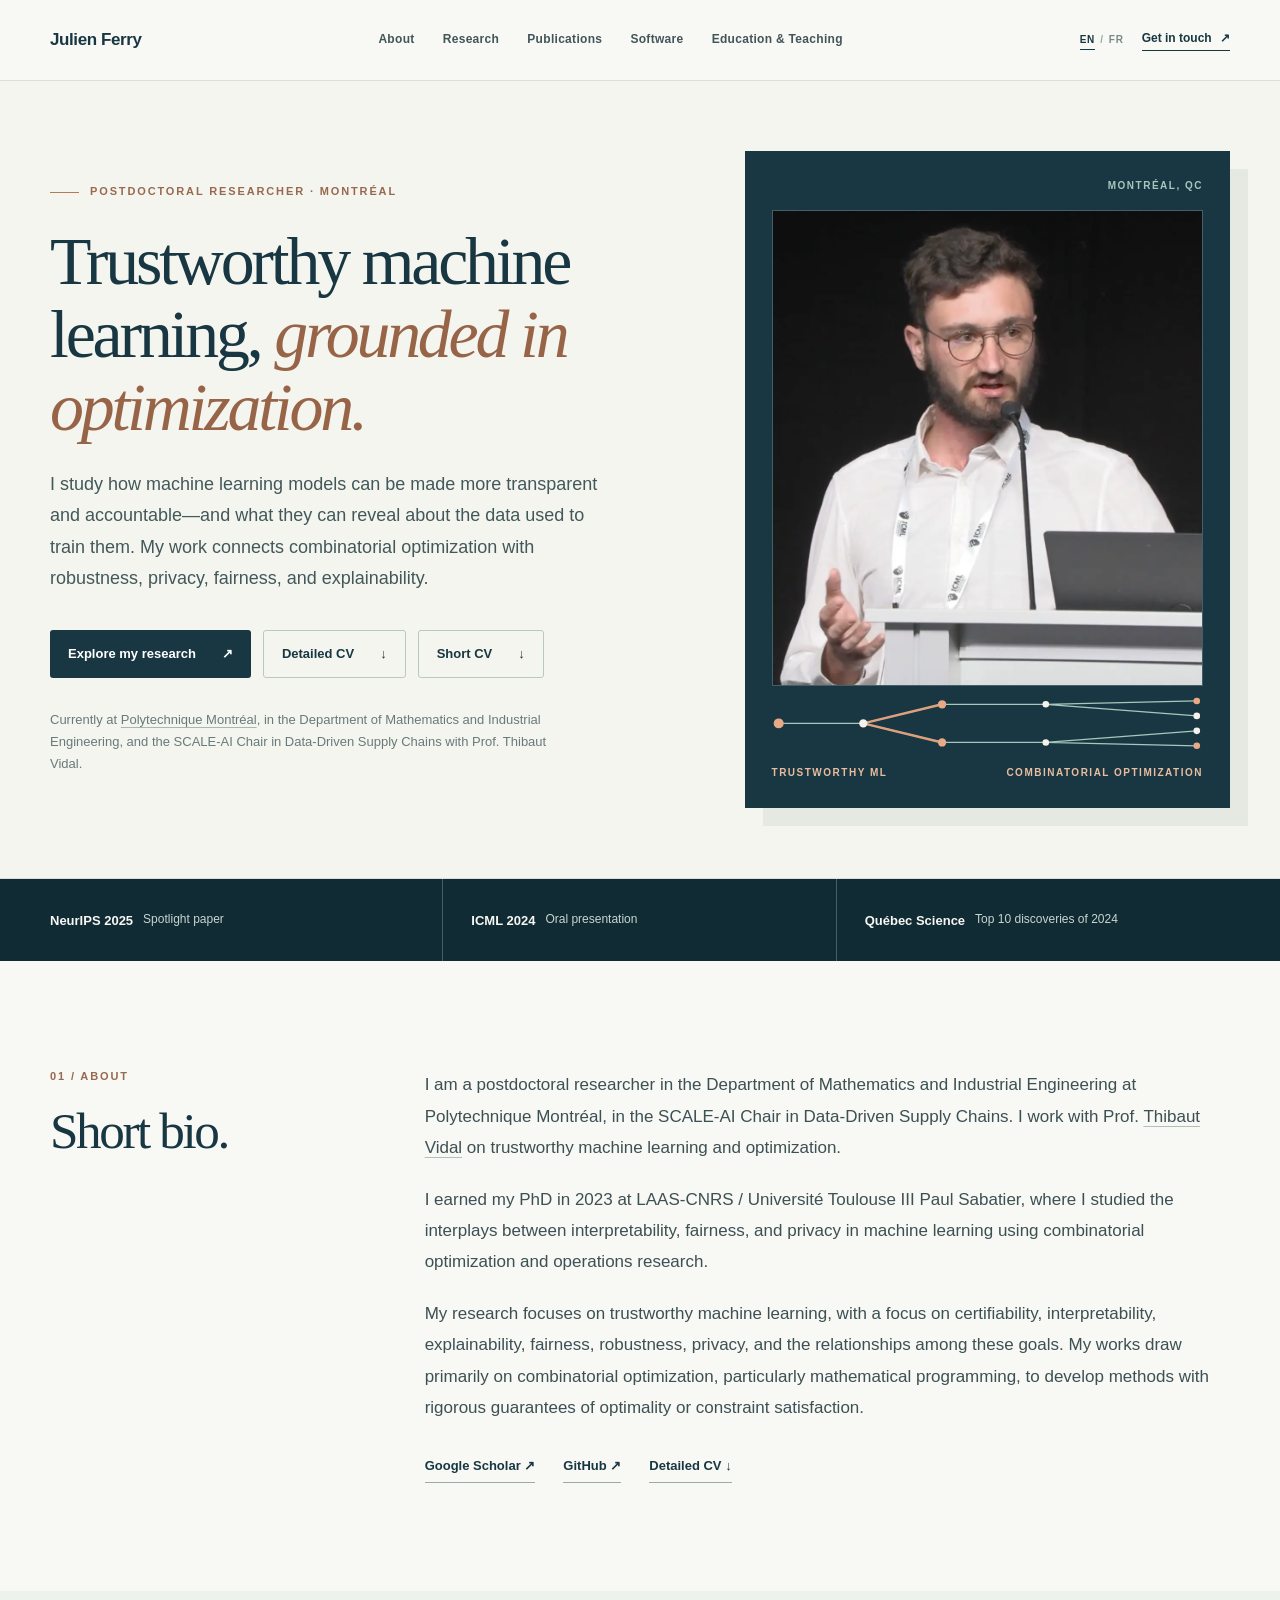
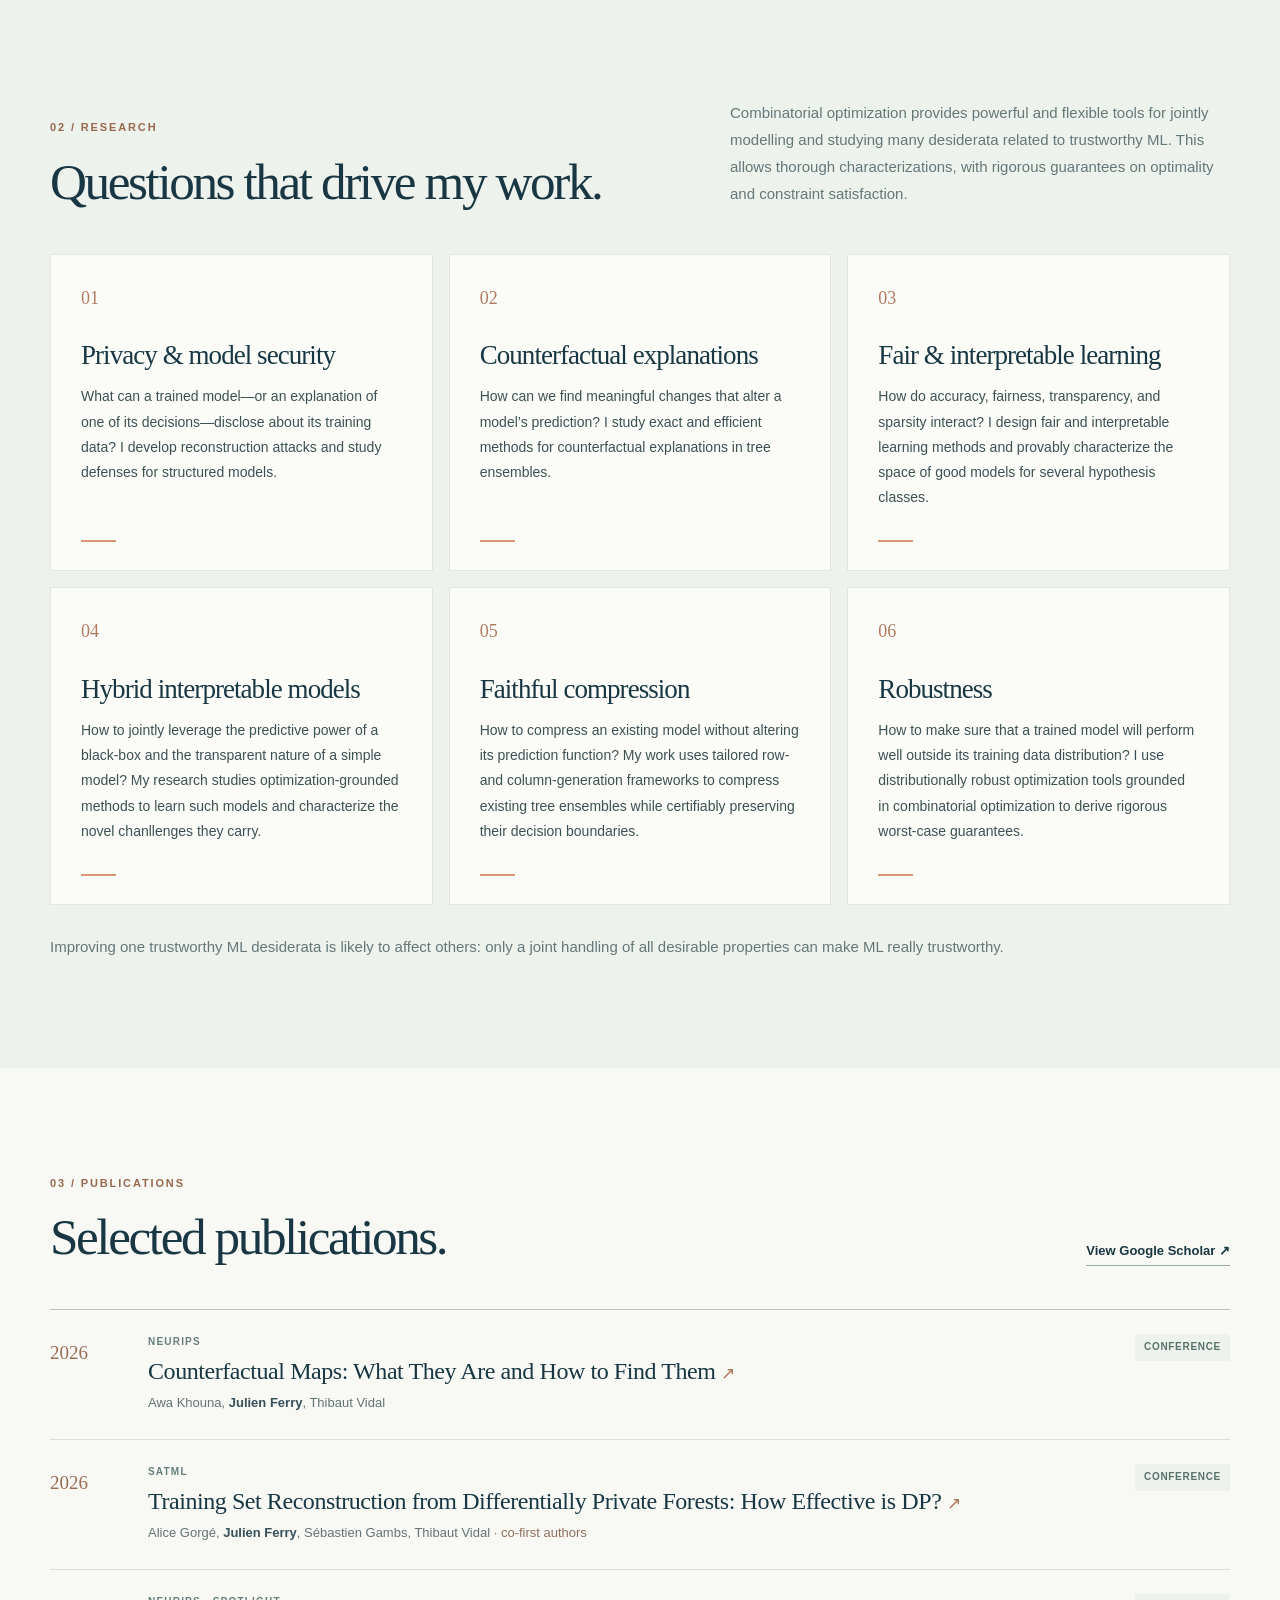
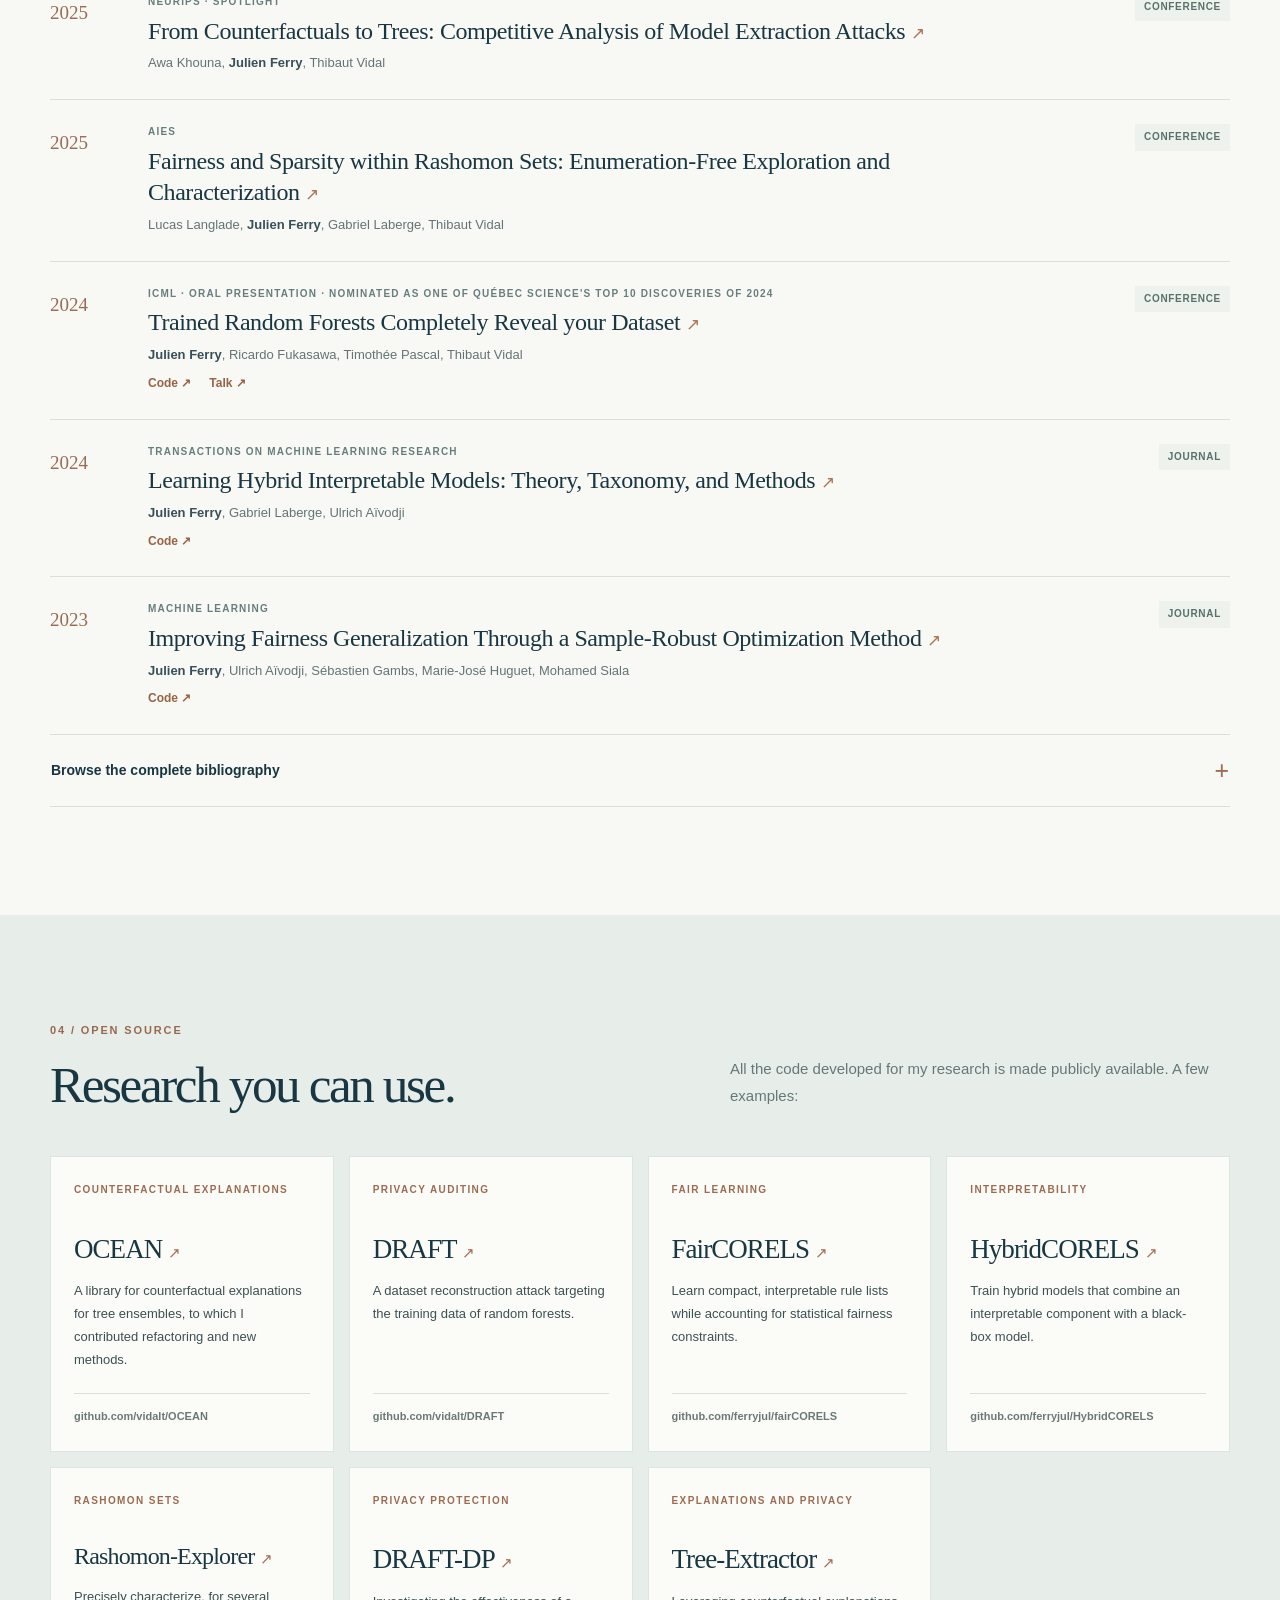
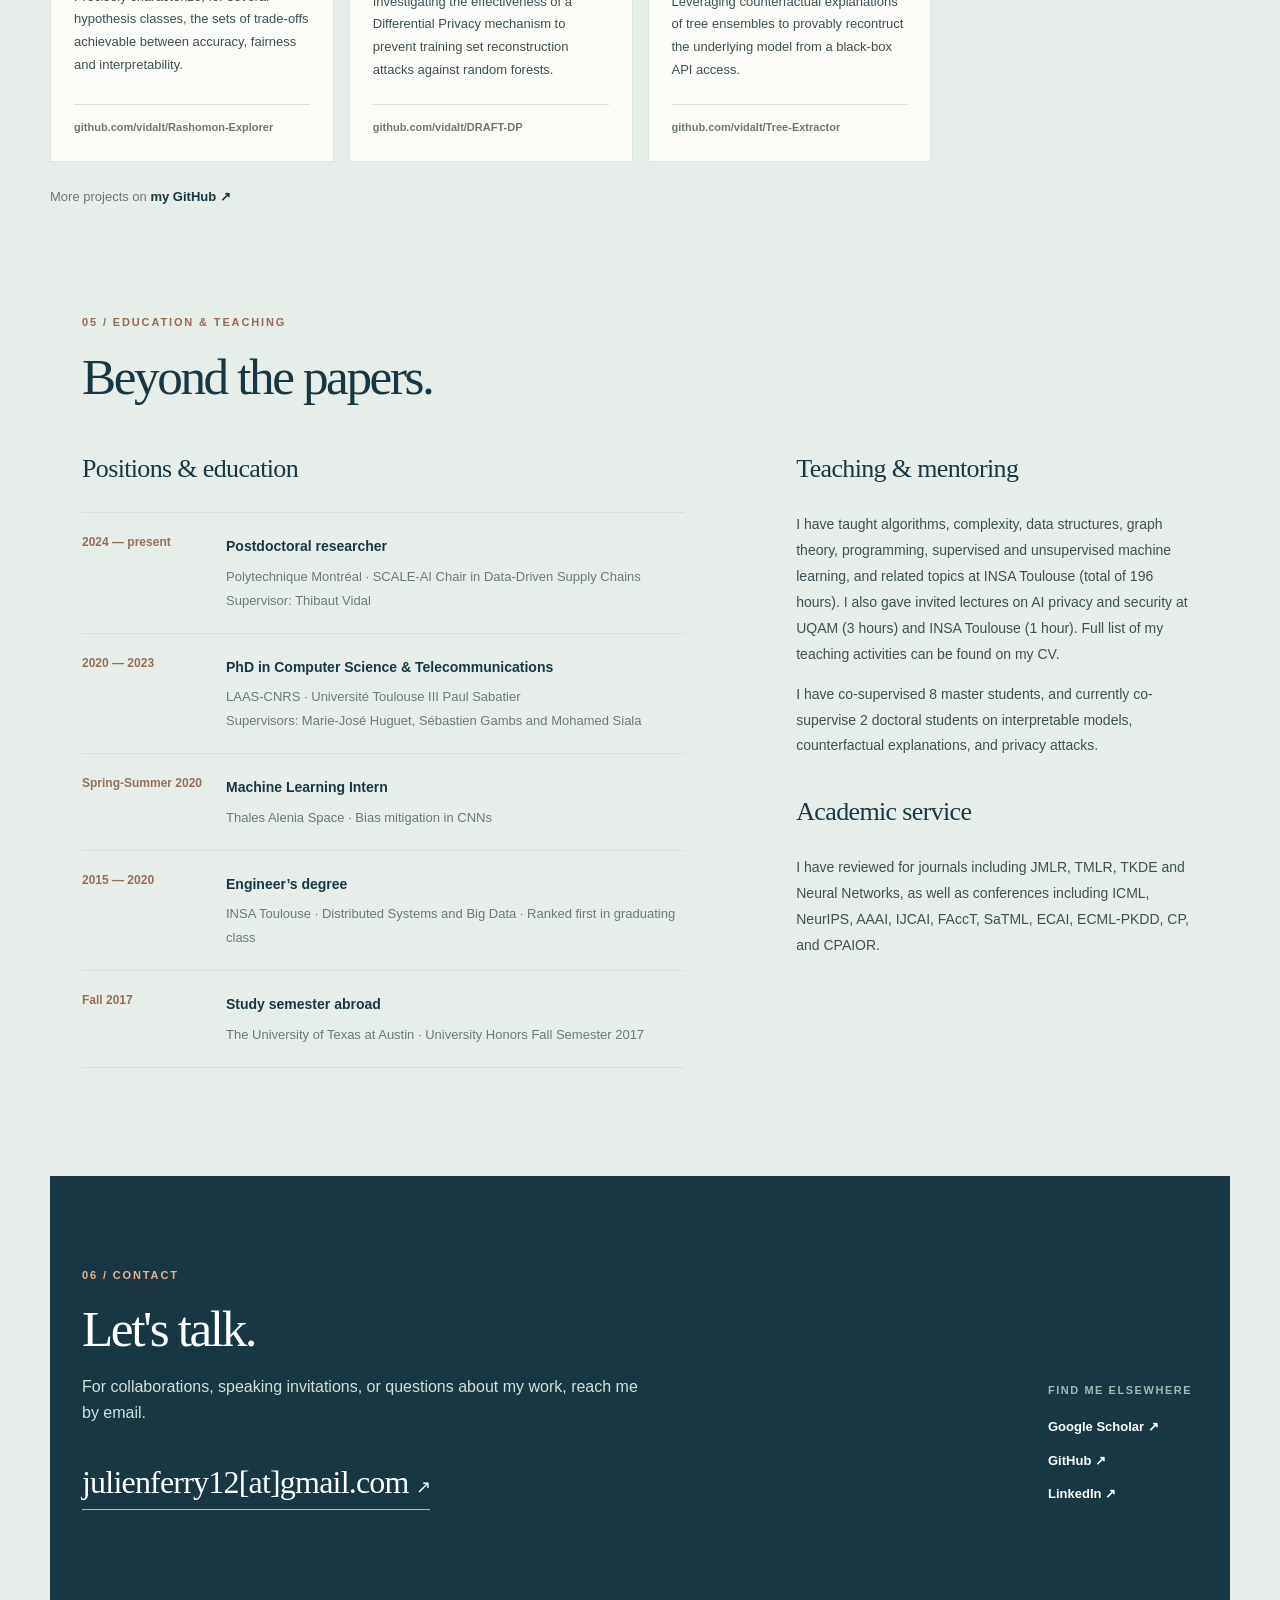
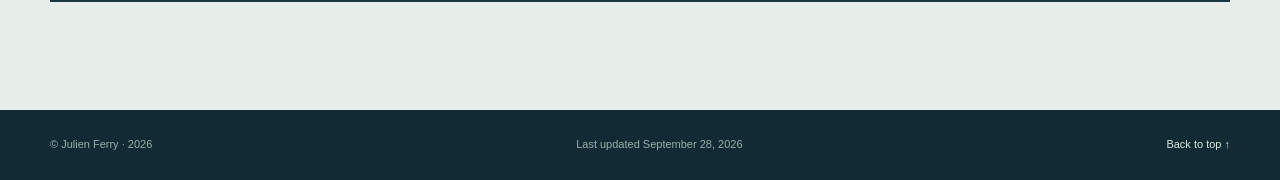
==== commit c59ed2af: "Add files via upload Add French version and language switch" ====
--- a/index.html
+++ b/index.html
@@ -9,6 +9,10 @@
   <meta property="og:title" content="Julien Ferry, PhD">
   <meta property="og:description" content="Research in trustworthy machine learning and combinatorial optimization at Polytechnique Montréal.">
   <title>Julien Ferry, PhD</title>
+  <link rel="canonical" href="https://ferryjul.github.io/">
+  <link rel="alternate" hreflang="en" href="https://ferryjul.github.io/">
+  <link rel="alternate" hreflang="fr" href="https://ferryjul.github.io/fr.html">
+  <link rel="alternate" hreflang="x-default" href="https://ferryjul.github.io/">
   <link rel="icon" type="image/svg+xml" href="data:image/svg+xml,%3Csvg xmlns='http://www.w3.org/2000/svg' viewBox='0 0 16 16'/%3E">
   <link rel="stylesheet" href="styles.css">
   <script type="application/ld+json">
@@ -27,7 +31,14 @@
         <a href="#software">Software</a>
         <a href="#academic">Education & Teaching</a>
       </nav>
-      <a class="header-contact" href="mailto:julienferry12@gmail.com">Get in touch <span aria-hidden="true">↗</span></a>
+      <div class="header-actions">
+        <div class="language-switch" role="group" aria-label="Language">
+          <a href="./" lang="en" hreflang="en" aria-current="page">EN</a>
+          <span aria-hidden="true">/</span>
+          <a href="fr.html" lang="fr" hreflang="fr">FR</a>
+        </div>
+        <a class="header-contact" href="mailto:julienferry12@gmail.com">Get in touch <span aria-hidden="true">↗</span></a>
+      </div>
     </div>
   </header>
 
--- a/styles.css
+++ b/styles.css
@@ -38,6 +38,11 @@
 .primary-nav { display: flex; flex: 1; justify-content: center; align-items: center; gap: clamp(16px,2.2vw,32px); }
 .primary-nav a { font-size: 12px; font-weight: 700; letter-spacing: .025em; white-space: nowrap; color: #42565a; transition: color .15s; }
 .primary-nav a:hover { color: #ad583b; }
+.header-actions { display: flex; flex: none; align-items: center; gap: 18px; }
+.language-switch { display: inline-flex; align-items: center; gap: 5px; color: #9aa8a6; font-size: 10px; font-weight: 800; letter-spacing: .08em; line-height: 1; }
+.language-switch a { padding: 5px 0 4px; color: #7a8a89; }
+.language-switch a:hover { color: #ad583b; }
+.language-switch a[aria-current="page"] { color: var(--ink); border-bottom: 1px solid var(--ink); }
 .header-contact { flex: none; font-size: 12px; color: var(--ink); font-weight: 800; border-bottom: 1px solid var(--ink); padding-bottom: 2px; white-space: nowrap; }
 .header-contact span { margin-left: 5px; }
 
@@ -175,7 +180,7 @@
 @media (max-width: 1030px) {
   .header-inner { flex-wrap: wrap; gap: 0 22px; padding-block: 12px; }
   .primary-nav { order: 3; justify-content: flex-start; width: 100%; flex: none; gap: 22px; overflow-x: auto; padding-top: 10px; }
-  .header-contact { margin-left: auto; }
+  .header-actions { margin-left: auto; }
   .hero-grid { gap: 4%; }
   .software-grid { grid-template-columns: repeat(2,1fr); }
 }
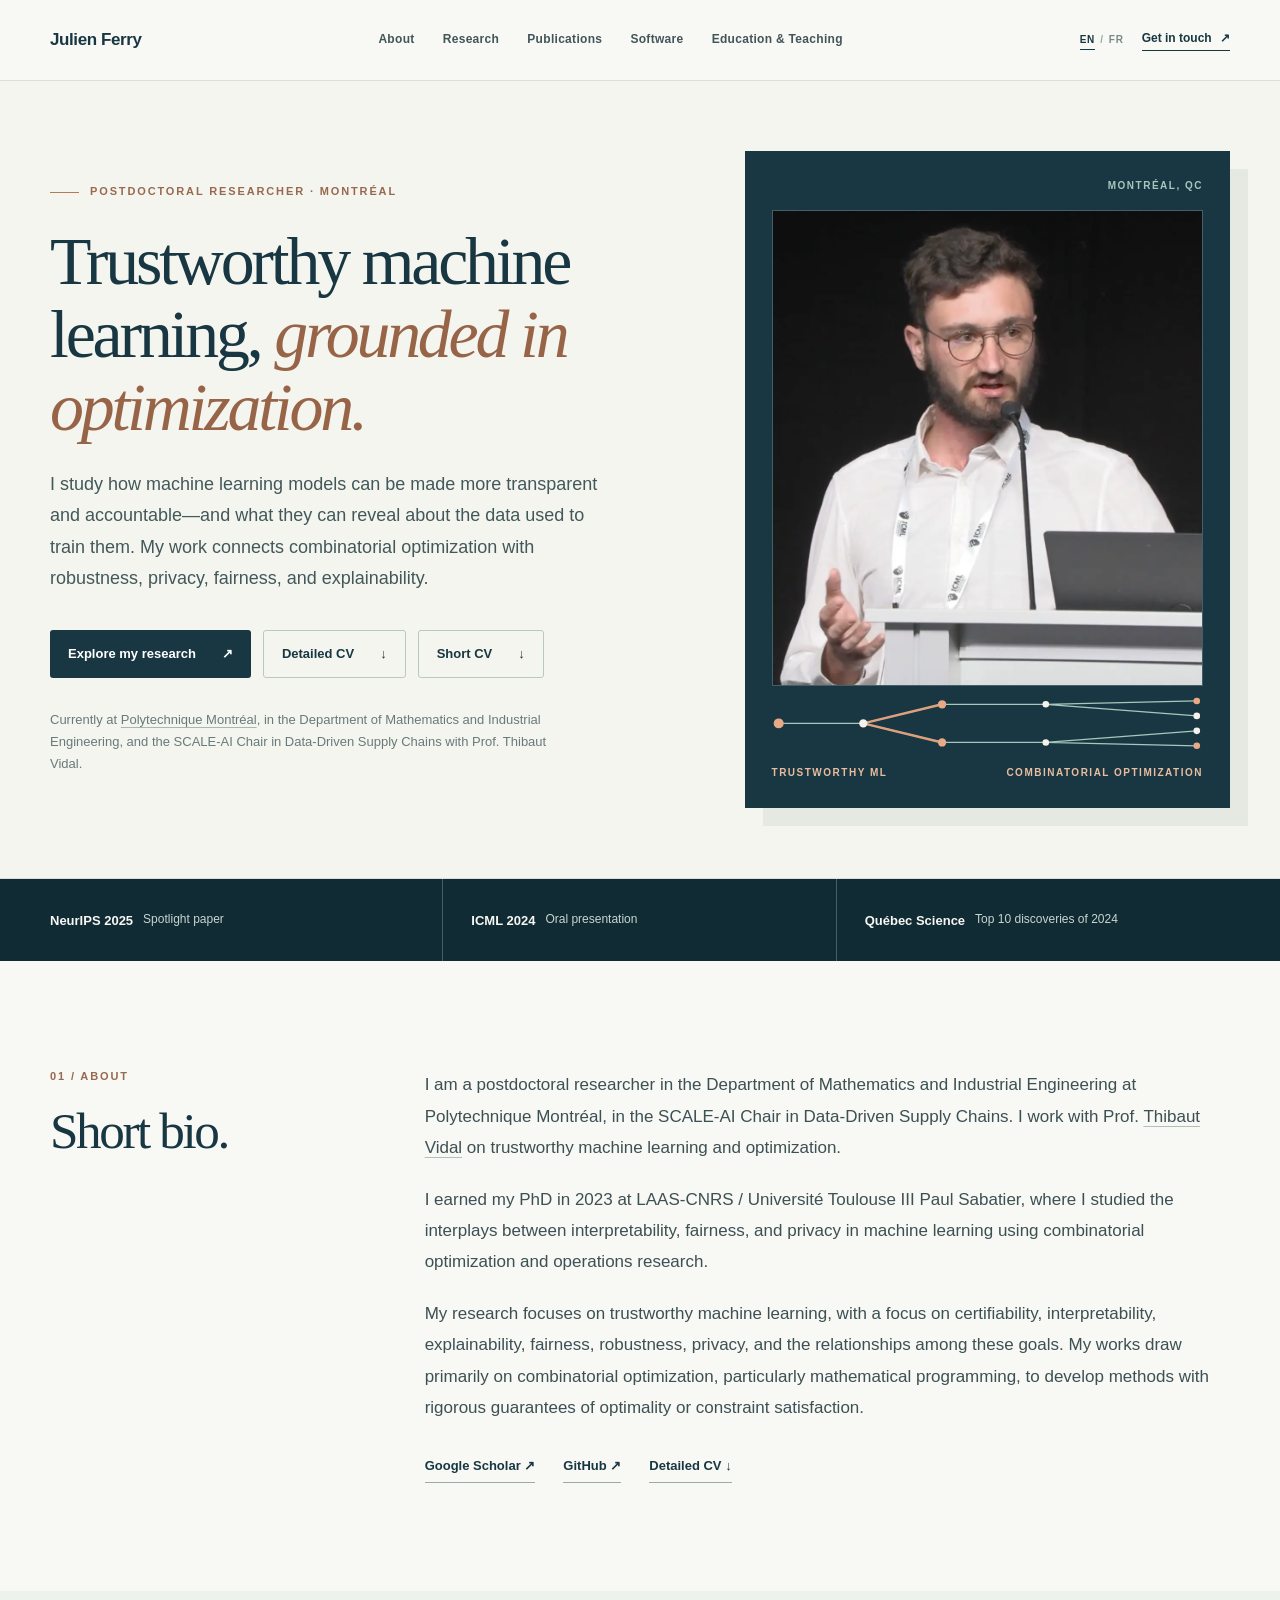
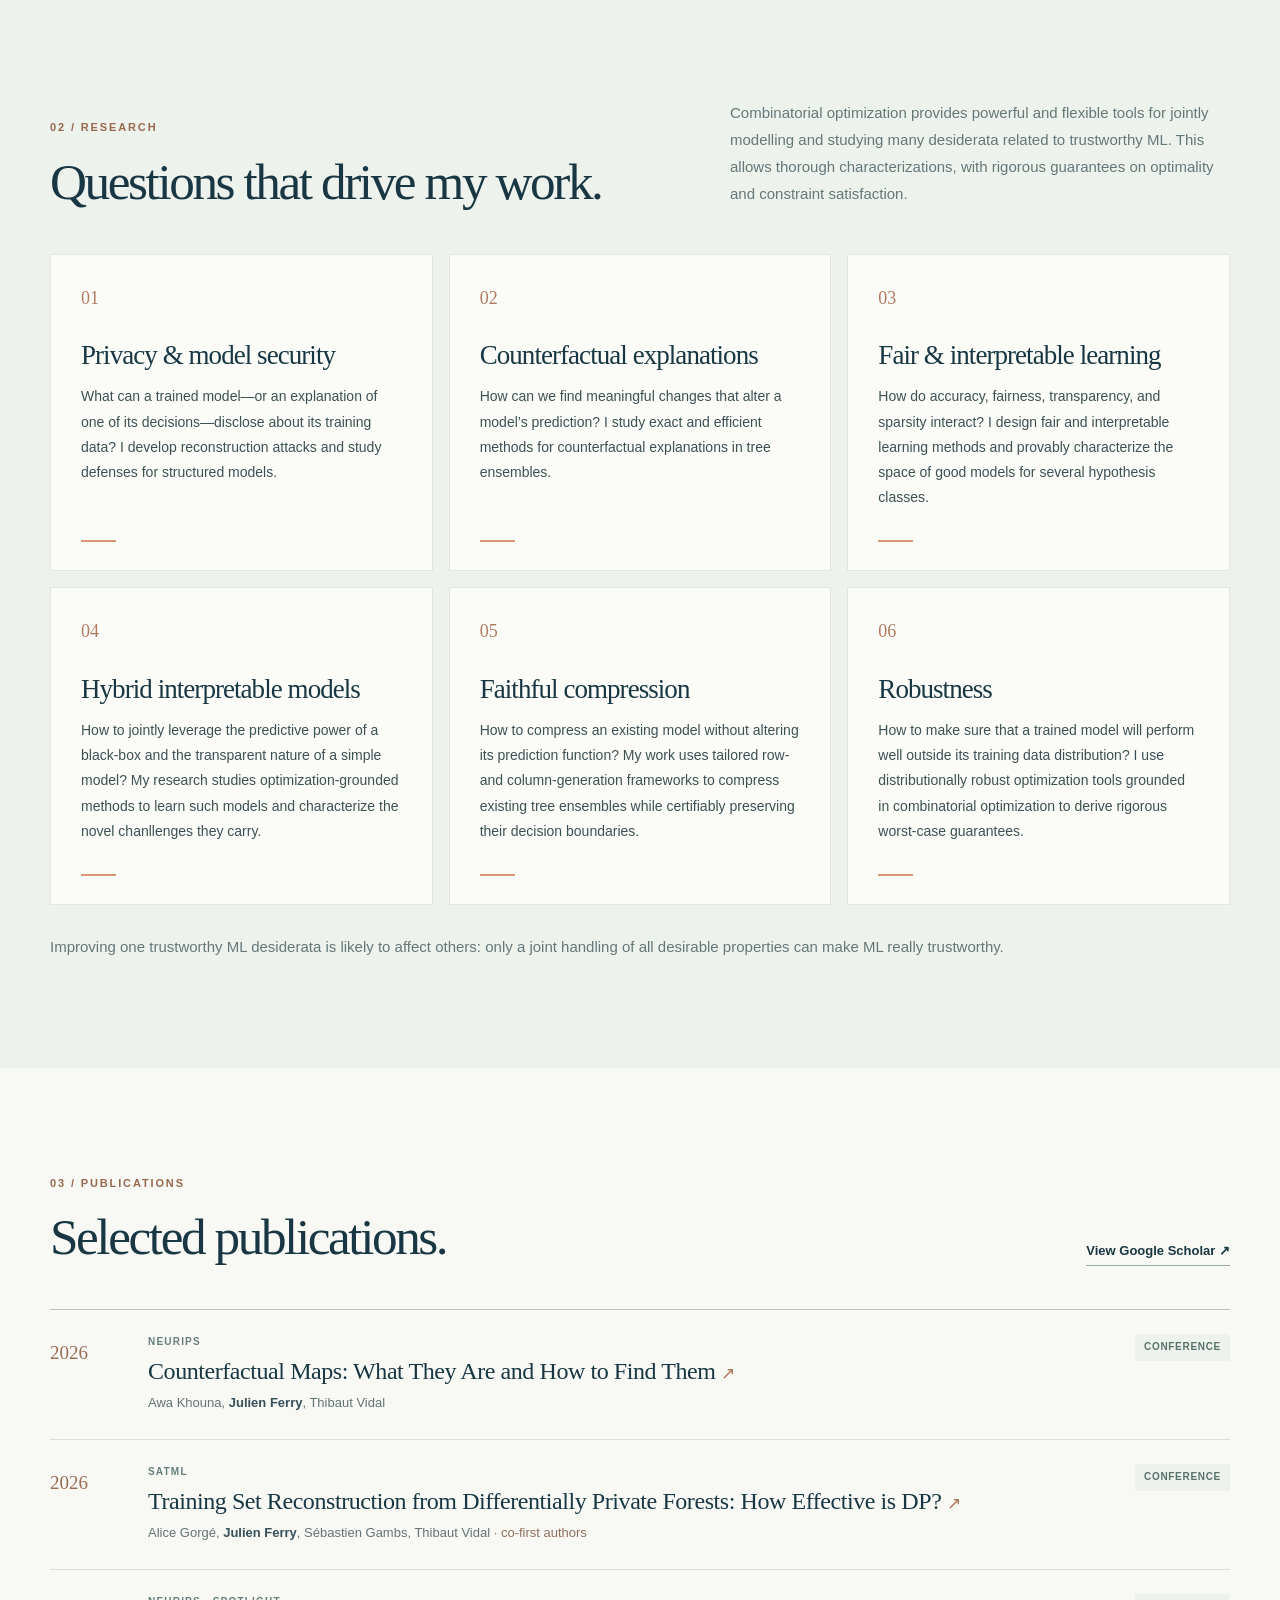
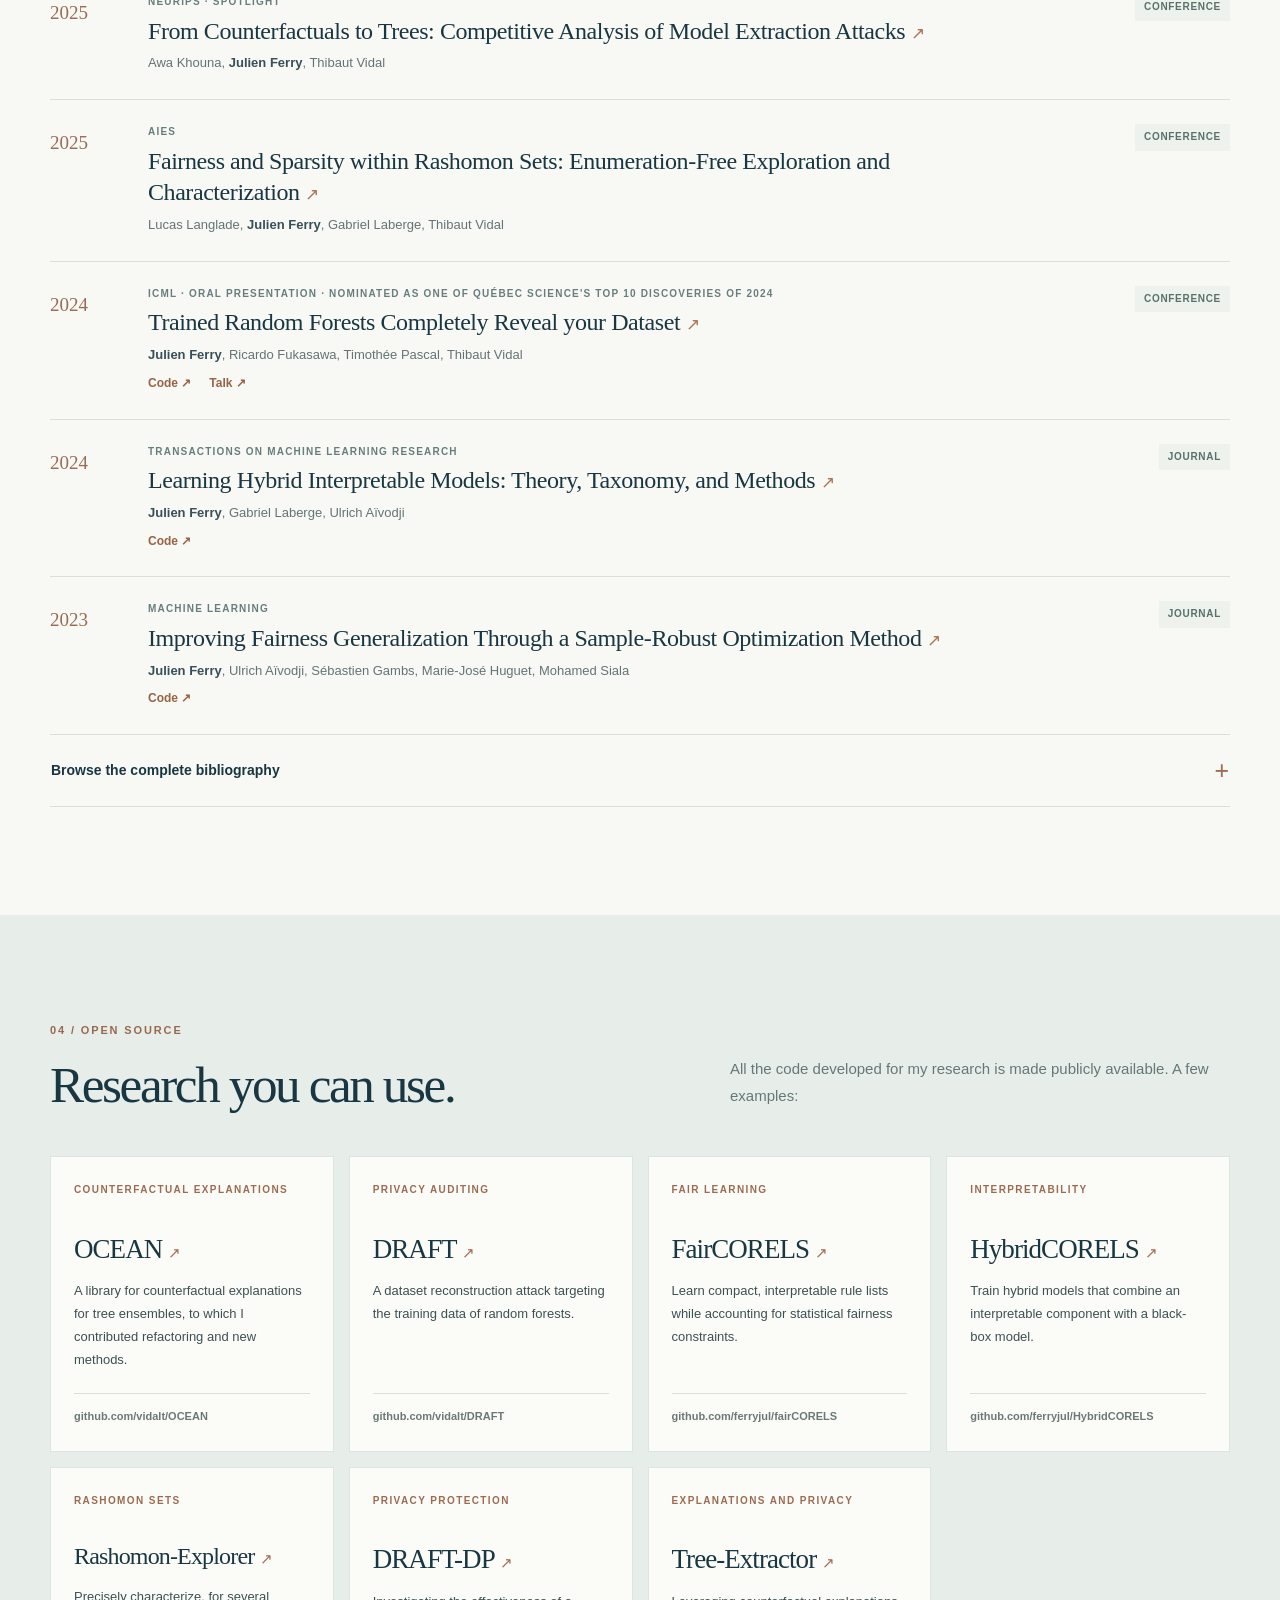
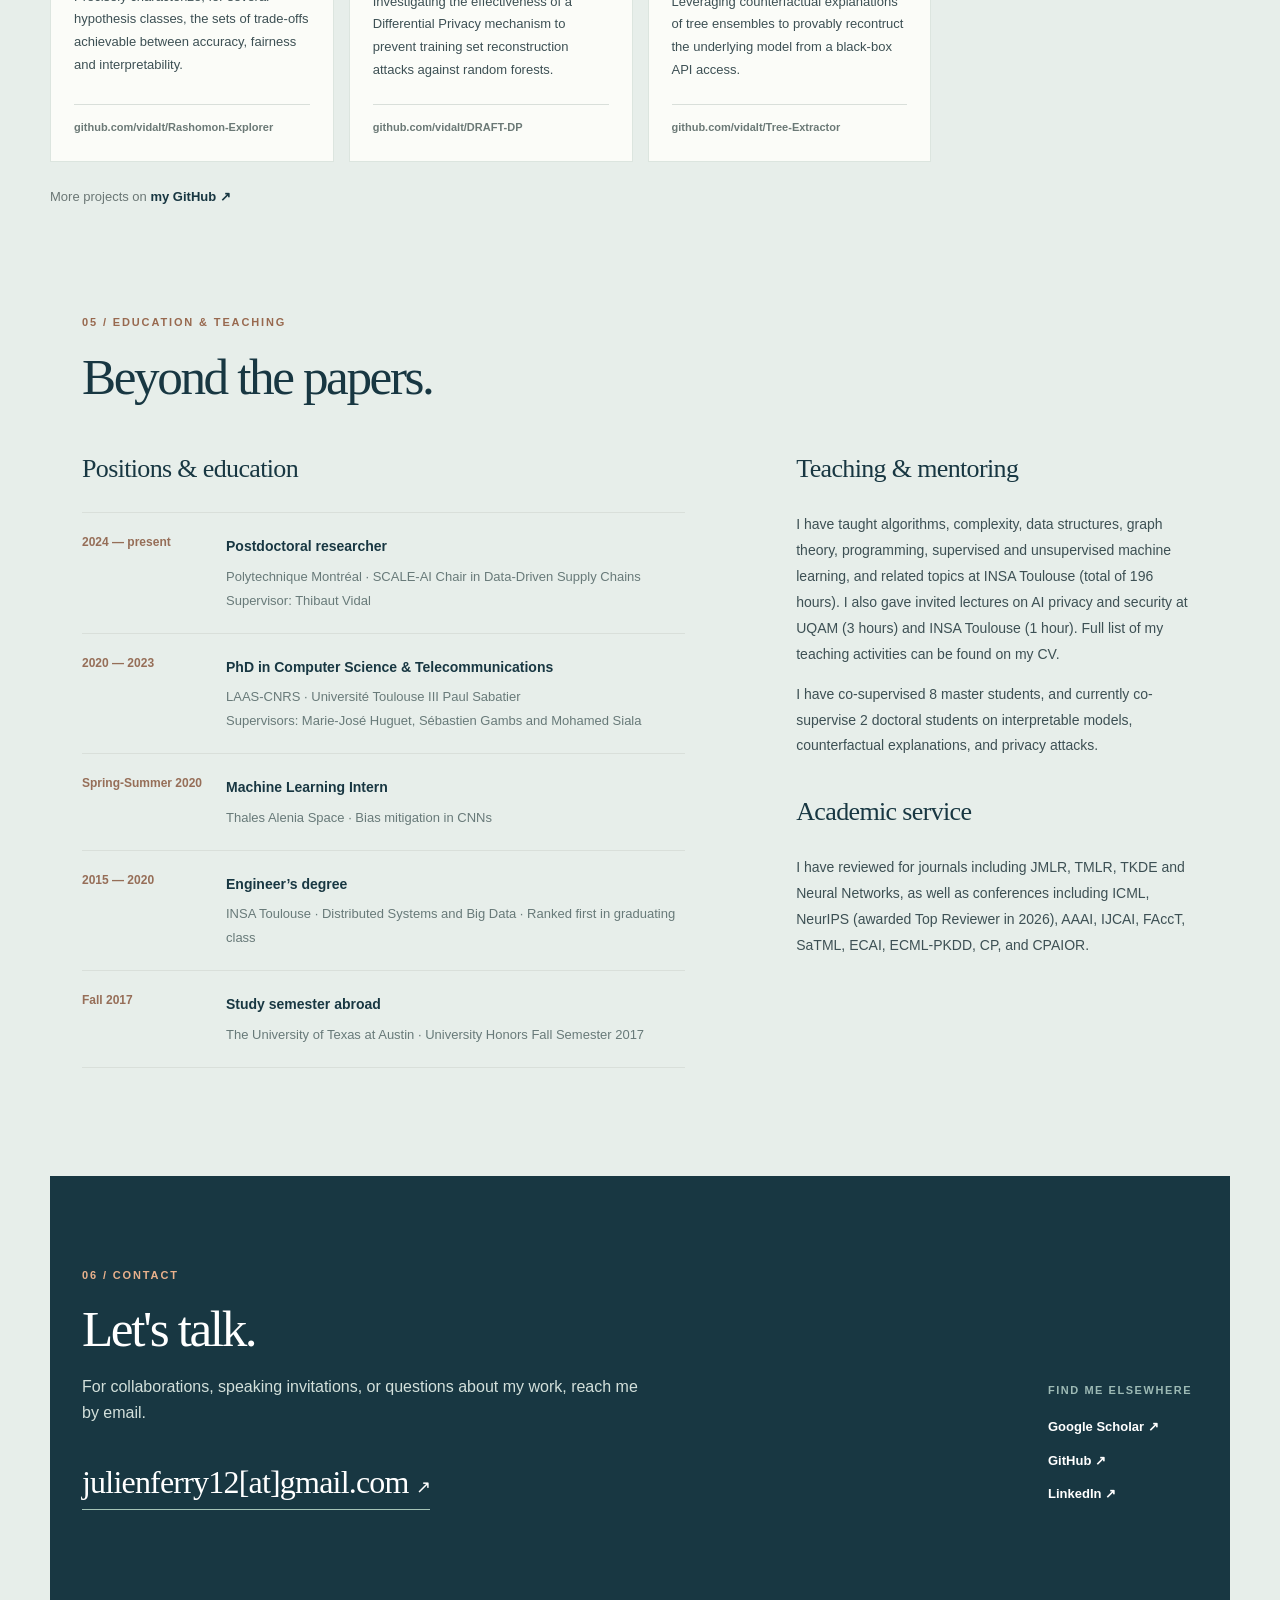
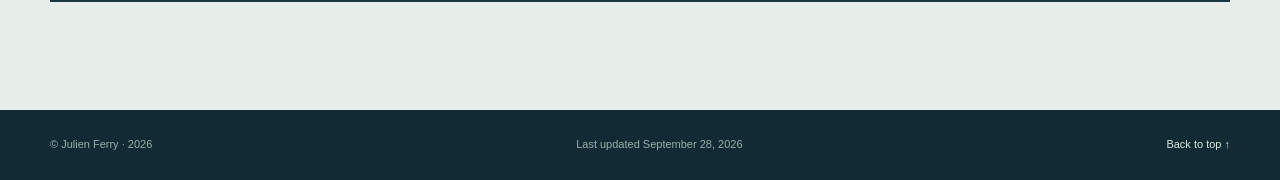
==== commit 2a8541c0: "updates" ====
--- a/index.html
+++ b/index.html
@@ -184,7 +184,7 @@
         <li><span>Spring-Summer 2020</span><div><strong>Machine Learning Intern</strong><p>Thales Alenia Space · Bias mitigation in CNNs</p></div></li>
         <li><span>2015 — 2020</span><div><strong>Engineer’s degree</strong><p>INSA Toulouse · Distributed Systems and Big Data · Ranked first in graduating class</p></div></li>
         <li><span>Fall 2017</span><div><strong>Study semester abroad</strong><p>The University of Texas at Austin · University Honors Fall Semester 2017</p></div></li></ol></div>
-        <div class="academic-block"><h3>Teaching &amp; mentoring</h3><p>I have taught algorithms, complexity, data structures, graph theory, programming, supervised and unsupervised machine learning, and related topics at INSA Toulouse (total of 196 hours). I also gave invited lectures on AI privacy and security at UQAM (3 hours) and INSA Toulouse (1 hour). Full list of my teaching activities can be found on my CV.</p><p>I have co-supervised 8 master students, and currently co-supervise 2 doctoral students on interpretable models, counterfactual explanations, and privacy attacks.</p><h3 class="subheading">Academic service</h3><p>I have reviewed for journals including JMLR, TMLR, TKDE and Neural Networks, as well as conferences including ICML, NeurIPS, AAAI, IJCAI, FAccT, SaTML, ECAI, ECML-PKDD, CP, and CPAIOR.</p></div>
+        <div class="academic-block"><h3>Teaching &amp; mentoring</h3><p>I have taught algorithms, complexity, data structures, graph theory, programming, supervised and unsupervised machine learning, and related topics at INSA Toulouse (total of 196 hours). I also gave invited lectures on AI privacy and security at UQAM (3 hours) and INSA Toulouse (1 hour). Full list of my teaching activities can be found on my CV.</p><p>I have co-supervised 8 master students, and currently co-supervise 2 doctoral students on interpretable models, counterfactual explanations, and privacy attacks.</p><h3 class="subheading">Academic service</h3><p>I have reviewed for journals including JMLR, TMLR, TKDE and Neural Networks, as well as conferences including ICML, NeurIPS (awarded Top Reviewer in 2026), AAAI, IJCAI, FAccT, SaTML, ECAI, ECML-PKDD, CP, and CPAIOR.</p></div>
     </div></div></section>
 
     <section class="contact-section" id="contact" aria-labelledby="contact-title"><div class="container contact-inner"><div><p class="section-index">06 / CONTACT</p><h2 id="contact-title">Let's talk.</h2><p>For collaborations, speaking invitations, or questions about my work, reach me by email.</p><a class="contact-email" href="mailto:julienferry12@gmail.com">julienferry12[at]gmail.com <span aria-hidden="true">↗</span></a></div><div class="contact-aside"><p>Find me elsewhere</p><a href="https://scholar.google.fr/citations?user=WayZ18cAAAAJ&hl=en" target="_blank" rel="noopener noreferrer">Google Scholar ↗</a><a href="https://github.com/ferryjul" target="_blank" rel="noopener noreferrer">GitHub ↗</a><a href="https://www.linkedin.com/in/julien-ferry-9435341a7/" target="_blank" rel="noopener noreferrer">LinkedIn ↗</a></div></div></section>
